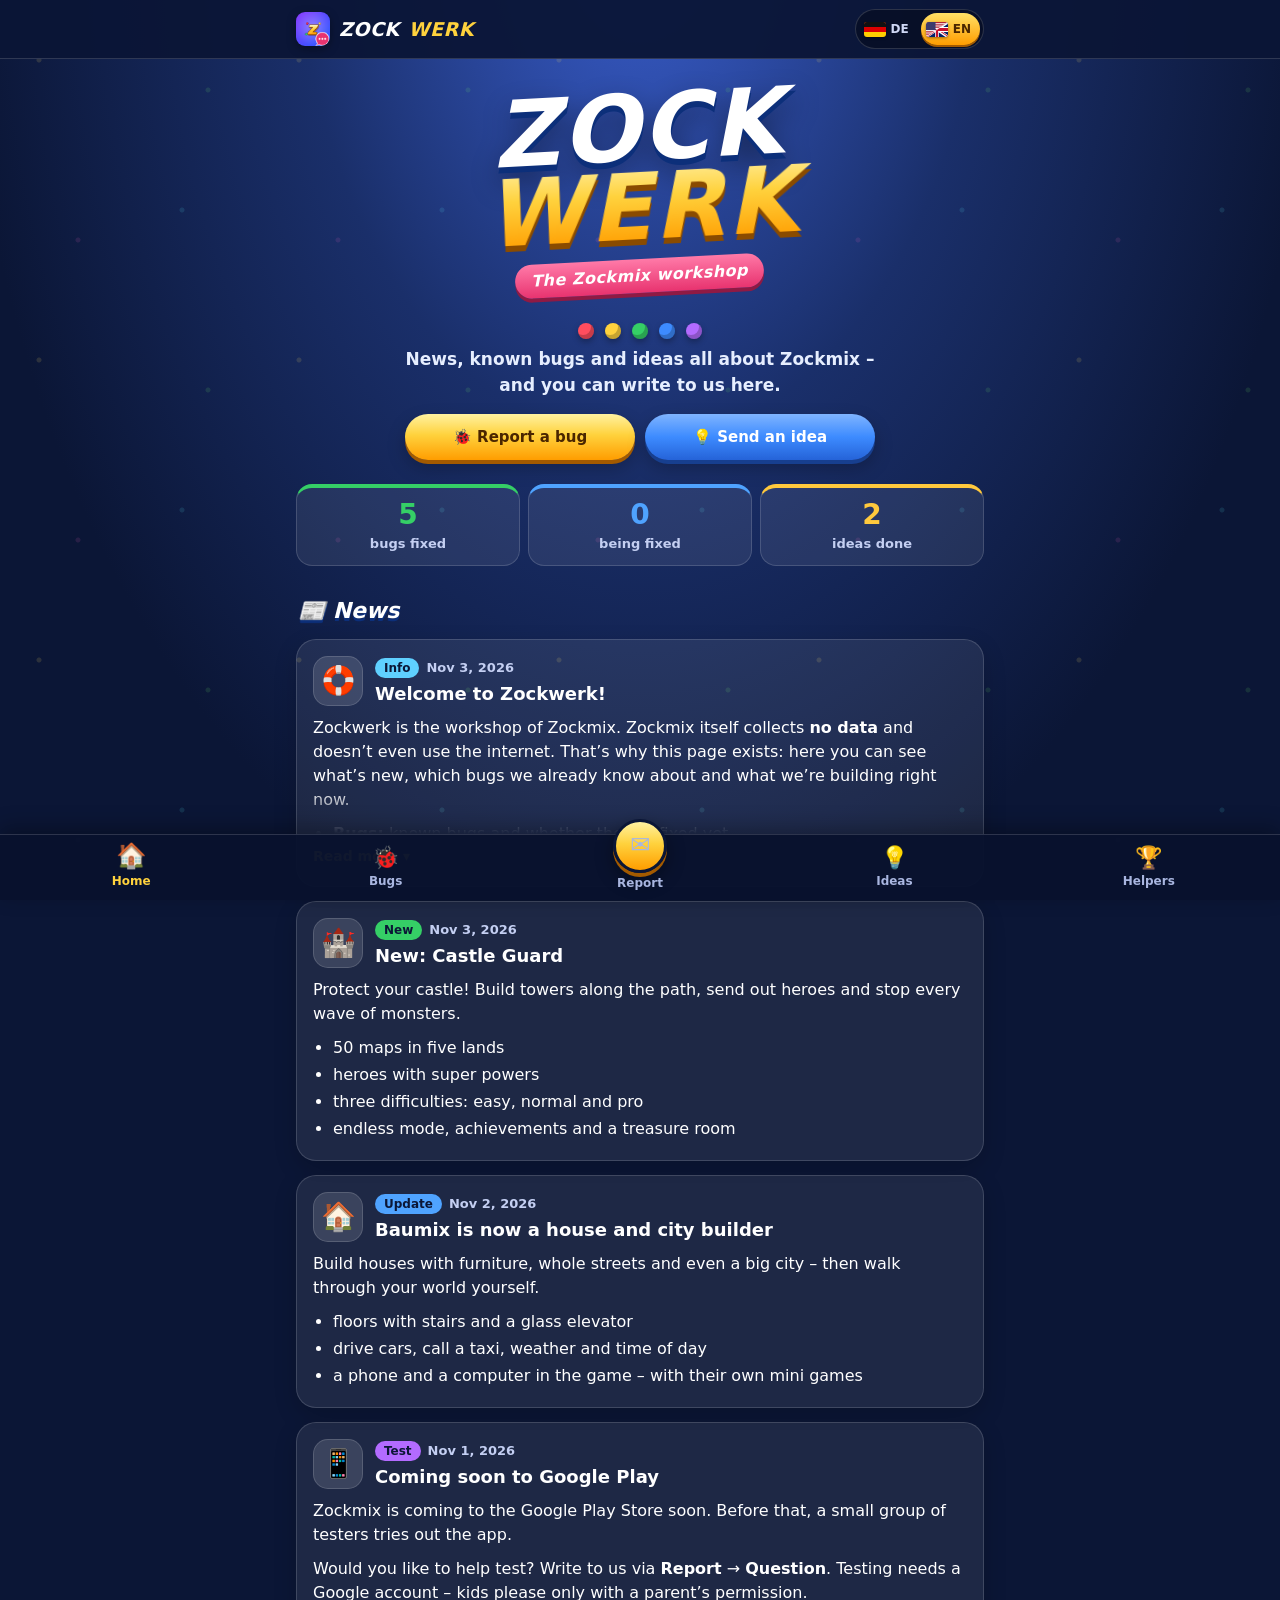
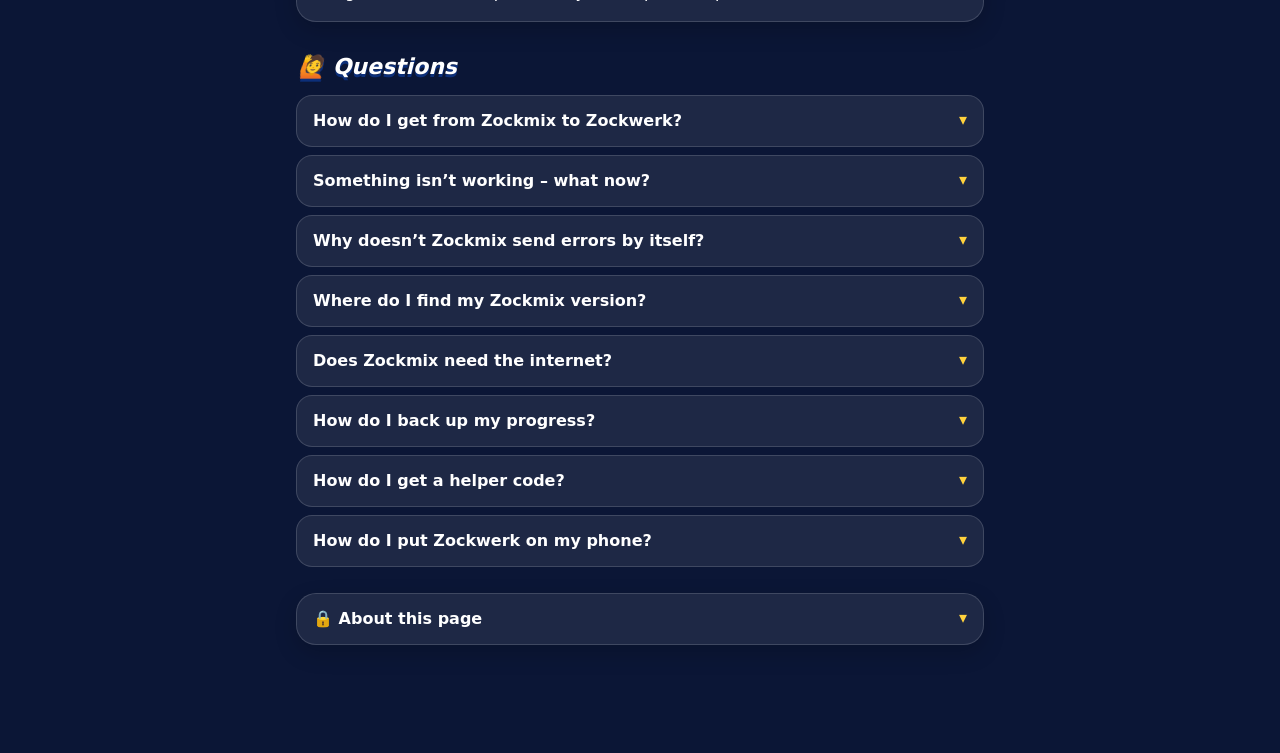
==== zockwerk/index.html @ b94fa437 "Zockwerk online: Hilfe-Seite für Zockmix, Datenschutz Abschnitt 10 Neuer Ordner zockwerk/ (Kopie aus" ====
<!doctype html>
<html lang="de">
<head>
<meta charset="utf-8">
<meta name="viewport" content="width=device-width, initial-scale=1, viewport-fit=cover">
<title>Zockwerk</title>
<meta name="description" content="Zockwerk, die Zockmix-Werkstatt: Neuigkeiten, bekannte Fehler, Ideen und Fehler melden – ohne Anmeldung, ohne Datensammlung. Zockwerk, the Zockmix workshop: news, known bugs, ideas and bug reports.">
<meta name="theme-color" content="#0b1636">
<link rel="manifest" href="manifest.webmanifest">
<link rel="icon" href="img/icon-192.png">
<link rel="apple-touch-icon" href="img/apple-touch-icon.png">
<link rel="stylesheet" href="css/app.css">
</head>
<body>
<header class="top"><div class="in">
  <a class="brand" href="#start"><img src="img/icon-192.png" alt="">ZOCK<b>WERK</b></a>
  <div class="langsw" role="group" aria-label="Sprache / Language">
    <button data-l="de" aria-pressed="true"><svg viewBox="0 0 5 3" preserveAspectRatio="none" aria-hidden="true"><rect width="5" height="3" fill="#ffce00"/><rect width="5" height="2" fill="#dd0000"/><rect width="5" height="1" fill="#111"/></svg><span class="lt">DE</span></button>
    <button data-l="en" aria-pressed="false"><svg aria-hidden="true" viewBox="0 0 60 38" preserveAspectRatio="none"><defs><clipPath id="fa"><path d="M0 0H60L0 38z"/></clipPath><clipPath id="fb"><path d="M60 0V38H0z"/></clipPath><clipPath id="fc"><path d="M30 15h30v15zv15H0zH0V0zV0h30z"/></clipPath></defs><g clip-path="url(#fa)"><rect width="60" height="38" fill="#fff"/><path d="M0 1.46h60M0 7.31h60M0 13.15h60M0 19h60M0 24.85h60M0 30.69h60M0 36.54h60" stroke="#b22234" stroke-width="2.92"/><rect width="26" height="20.5" fill="#3c3b6e"/></g><g clip-path="url(#fb)"><g transform="scale(1 1.2667)"><path d="M0 0v30h60V0z" fill="#012169"/><path d="M0 0l60 30M60 0L0 30" stroke="#fff" stroke-width="6"/><path d="M0 0l60 30M60 0L0 30" clip-path="url(#fc)" stroke="#c8102e" stroke-width="4"/><path d="M30 0v30M0 15h60" stroke="#fff" stroke-width="10"/><path d="M30 0v30M0 15h60" stroke="#c8102e" stroke-width="6"/></g></g><path d="M60 0L0 38" stroke="#fff" stroke-width="1.6"/></svg><span class="lt">EN</span></button>
  </div>
</div></header>
<main><div id="view" class="view"><noscript><p style="padding:40px 0;text-align:center">Bitte JavaScript einschalten. · Please turn on JavaScript.</p></noscript></div></main>
<nav class="tabs" id="tabs" aria-label="Bereiche / Sections"></nav>
<div id="toast" role="status" aria-live="polite"></div>
<script src="js/code.js"></script>
<script src="daten/beitraege.js"></script>
<script src="daten/fehler.js"></script>
<script src="daten/ideen.js"></script>
<script src="daten/fragen.js"></script>
<script src="daten/helfer.js"></script>
<script src="js/app.js"></script>
</body>
</html>
---- zockwerk/css/app.css ----
/* Zockmix-Hilfe – Aussehen wie Zockmix (dunkles Blau, goldene Knöpfe, schräge dicke Schrift).
   Nur eigene Dateien: keine fremden Schriften, nichts von anderen Servern. Für schwache Handys: kein backdrop-filter. */
:root { --gold: #ffd23d; --ink: #0b1636; --card: rgba(255, 255, 255, .08); --card2: rgba(255, 255, 255, .13); --line: rgba(255, 255, 255, .15);
  --txt: #fff; --sub: #c4cff2; --blue: #3d8bff; --tabh: 66px; --safeb: env(safe-area-inset-bottom, 0px); }
* { box-sizing: border-box; -webkit-tap-highlight-color: transparent; }
[hidden] { display: none !important; }
html { scroll-padding-top: 70px; }
body { margin: 0; color: var(--txt); font: 16px/1.5 system-ui, -apple-system, "Segoe UI", Roboto, Arial, sans-serif; min-height: 100vh;
  background: radial-gradient(ellipse at 50% -10%, #3a5fd0 0%, #1a2f6a 38%, #0b1636 75%) fixed, #0b1636; overflow-x: hidden; }
body::before { content: ''; position: fixed; inset: 0; pointer-events: none; opacity: .4; z-index: 0;
  background-image: radial-gradient(circle at 15% 20%, rgba(255,224,102,.35) 0 2px, transparent 3px), radial-gradient(circle at 80% 30%, rgba(124,255,107,.3) 0 2px, transparent 3px),
    radial-gradient(circle at 30% 80%, rgba(255,106,193,.3) 0 2px, transparent 3px), radial-gradient(circle at 70% 70%, rgba(95,246,255,.3) 0 2px, transparent 3px);
  background-size: 260px 300px; }
a { color: var(--gold); }
:focus-visible { outline: 3px solid var(--gold); outline-offset: 2px; }
h2 { font-size: 22px; font-weight: 900; font-style: italic; margin: 28px 2px 12px; text-shadow: 0 3px 0 #0c2f7a; }
h3 { margin: 0; font-size: 18px; line-height: 1.3; }
.tx p { margin: 0 0 10px; } .tx p:last-child, .tx ul:last-child { margin-bottom: 0; }
.tx ul { margin: 0 0 10px; padding-left: 20px; } .tx li { margin: 3px 0; }

/* Kopfleiste */
.top { position: sticky; top: 0; z-index: 20; background: rgba(11, 22, 54, .95); border-bottom: 1px solid var(--line); padding-top: env(safe-area-inset-top, 0px); }
.top .in { display: flex; align-items: center; gap: 8px; height: 58px; max-width: 720px; margin: 0 auto; padding: 0 16px; }
.brand { display: flex; align-items: center; gap: 9px; color: #fff; text-decoration: none; font-weight: 900; font-style: italic; font-size: 19px; letter-spacing: .5px; white-space: nowrap; }
.brand img { width: 34px; height: 34px; border-radius: 9px; box-shadow: 0 3px 10px rgba(0,0,0,.35); }
.brand b { color: var(--gold); }
.brand small { margin-left: 6px; padding: 2px 8px; border-radius: 99px; font-size: 12px; font-style: normal; letter-spacing: 1px; text-transform: uppercase;
  color: #4a2600; background: linear-gradient(180deg, #ffe066, #ff9d00); box-shadow: 0 2px 0 #a35a00; vertical-align: 2px; }
.langsw { margin-left: auto; display: flex; gap: 3px; padding: 3px; border-radius: 99px; background: rgba(0, 0, 0, .3); border: 1px solid var(--line); }
.langsw button { display: flex; align-items: center; gap: 5px; border: 0; cursor: pointer; padding: 5px 9px 5px 5px; border-radius: 99px; background: none; color: #cfd8f5; font: 800 12px system-ui, sans-serif; min-height: 32px; }
.langsw button svg { width: 22px; height: 15px; border-radius: 3px; box-shadow: 0 1px 3px rgba(0,0,0,.4); }
.langsw button[aria-pressed="true"] { background: linear-gradient(180deg, #ffe066, #ff9d00); color: #4a2600; box-shadow: 0 2px 0 #a35a00; }

/* Inhalt */
main { position: relative; z-index: 1; max-width: 720px; margin: 0 auto; padding: 8px 16px calc(var(--tabh) + var(--safeb) + 28px); }
.view { animation: vin .25s ease-out; }
@keyframes vin { from { opacity: 0; transform: translateY(8px); } to { opacity: 1; transform: none; } }
.vh { font-size: 28px; font-weight: 900; font-style: italic; margin: 18px 2px 4px; text-shadow: 0 3px 0 #0c2f7a; }
.sub { margin: 0 2px 16px; color: var(--sub); font-weight: 600; }
.card { position: relative; background: var(--card); border: 1px solid var(--line); border-radius: 20px; padding: 16px; margin: 0 0 14px; box-shadow: 0 8px 22px rgba(0,0,0,.18); }
.empty { text-align: center; color: var(--sub); font-weight: 700; padding: 24px 0; }
.hint { font-size: 14px; color: var(--sub); margin: 6px 2px 12px; }

/* Knöpfe */
.btn { display: inline-flex; align-items: center; justify-content: center; gap: 6px; min-height: 46px; padding: 10px 18px; border: 0; border-radius: 99px; cursor: pointer;
  font: 900 16px system-ui, sans-serif; text-decoration: none; color: #4a2600; background: linear-gradient(180deg, #fff1a0, #ffd23d 45%, #ff9d00);
  box-shadow: 0 4px 0 #a35a00, 0 8px 18px rgba(0,0,0,.25); transition: transform .08s; text-align: center; }
.btn:active { transform: translateY(3px); box-shadow: 0 1px 0 #a35a00, 0 4px 10px rgba(0,0,0,.25); }
.btn.b2 { color: #fff; background: linear-gradient(180deg, #7fb4ff, #3d8bff 50%, #2563d8); box-shadow: 0 4px 0 #173f8f, 0 8px 18px rgba(0,0,0,.25); }
.btn.b2:active { box-shadow: 0 1px 0 #173f8f; }
.btn.ghost { color: #fff; background: rgba(255,255,255,.1); border: 1px solid var(--line); box-shadow: 0 3px 0 rgba(0,0,0,.25); }
.btn.sm { min-height: 38px; padding: 7px 14px; font-size: 14px; }
.btn.big { min-height: 54px; font-size: 18px; padding: 12px 24px; }
.link { border: 0; background: none; color: var(--gold); font: 800 14px system-ui, sans-serif; text-decoration: underline; cursor: pointer; padding: 8px 2px; min-height: 40px; }

/* Start */
.hero { text-align: center; padding: 22px 0 6px; }
.logo { font-size: clamp(54px, 17vw, 92px); line-height: .86; font-weight: 900; font-style: italic; letter-spacing: 2px;
  text-shadow: 0 6px 0 #0c2f7a, 0 14px 30px rgba(0,0,0,.45); transform: rotate(-3deg); }
.logo span { display: block; padding-top: .16em; margin-top: -.16em; background: linear-gradient(180deg, #fff3b0 0%, #ffd23d 45%, #ff9d00 100%);
  -webkit-background-clip: text; background-clip: text; -webkit-text-fill-color: transparent; filter: drop-shadow(0 6px 0 #8a4b00); text-shadow: none; }
.hl { display: inline-block; margin-top: 12px; padding: 5px 16px; border-radius: 99px; font-weight: 900; font-style: italic; letter-spacing: .5px; font-size: 16px;
  color: #fff; background: linear-gradient(180deg, #ff7aa8, #e8336f); box-shadow: 0 4px 0 #8f1a44; transform: rotate(-3deg); }
.balls { display: flex; justify-content: center; gap: 11px; height: 40px; align-items: flex-end; margin: 6px 0 2px; }
.balls i { width: 16px; height: 16px; border-radius: 50%; box-shadow: inset -3px -4px 0 rgba(0,0,0,.22), 0 3px 6px rgba(0,0,0,.3); animation: hop 1s ease-in-out infinite; }
.balls i:nth-child(1) { background: #ff4d5e; } .balls i:nth-child(2) { background: #ffd23d; animation-delay: .12s; } .balls i:nth-child(3) { background: #35cf66; animation-delay: .24s; }
.balls i:nth-child(4) { background: #3d8bff; animation-delay: .36s; } .balls i:nth-child(5) { background: #b36bff; animation-delay: .48s; }
@keyframes hop { 0%, 100% { transform: translateY(0) scale(1.1, .9); } 45% { transform: translateY(-20px) scale(.95, 1.05); } }
.lead { max-width: 480px; margin: 8px auto 16px; font-size: 17px; font-weight: 700; color: #e6eeff; }
.qbtns { display: flex; flex-wrap: wrap; justify-content: center; gap: 10px; }
.qbtns .btn { flex: 1 1 140px; max-width: 230px; padding: 10px 12px; font-size: 15px; white-space: nowrap; }
#instBtn { margin-top: 14px; }
.stats { display: grid; grid-template-columns: repeat(3, 1fr); gap: 8px; margin: 18px 0 0; }
.stat { display: block; text-decoration: none; color: #fff; text-align: center; padding: 12px 4px 10px; border-radius: 16px; background: var(--card); border: 1px solid var(--line); border-top: 4px solid var(--c); }
.stat b { display: block; font-size: 28px; font-weight: 900; line-height: 1.1; color: var(--c); }
.stat span { font-size: 13px; font-weight: 700; color: var(--sub); }
.post .ph { display: flex; gap: 12px; align-items: flex-start; margin-bottom: 10px; }
.pem { flex: none; display: grid; place-items: center; width: 50px; height: 50px; border-radius: 15px; font-size: 28px; background: var(--card2); border: 1px solid var(--line); }
.meta { font-size: 13px; color: var(--sub); font-weight: 700; margin: 2px 0 4px; }
.tag { display: inline-block; margin-right: 7px; padding: 1px 9px; border-radius: 99px; font-size: 12px; font-weight: 900; color: #0b1636; background: var(--c); }
.new { display: inline-block; margin-left: 6px; padding: 1px 7px; border-radius: 6px; font-size: 11px; font-weight: 900; color: #fff; background: #e8336f; letter-spacing: .5px; vertical-align: 1px; }
.tx.clamp { max-height: 7.4em; overflow: hidden; -webkit-mask-image: linear-gradient(#000 60%, transparent); mask-image: linear-gradient(#000 60%, transparent); }
.more { border: 0; background: none; color: var(--gold); font: 900 14px system-ui, sans-serif; padding: 8px 0 0; cursor: pointer; min-height: 36px; }
.faq details { background: var(--card); border: 1px solid var(--line); border-radius: 16px; margin: 0 0 8px; }
.faq summary, .about summary { cursor: pointer; padding: 13px 16px; font-weight: 800; list-style: none; position: relative; padding-right: 40px; }
.faq summary::-webkit-details-marker, .about summary::-webkit-details-marker, .opt summary::-webkit-details-marker, .prev summary::-webkit-details-marker, .hist summary::-webkit-details-marker { display: none; }
.faq summary::after, .about summary::after { content: '▾'; position: absolute; right: 16px; top: 12px; color: var(--gold); transition: transform .2s; }
.faq details[open] summary::after, .about[open] summary::after { transform: rotate(180deg); }
.faq .tx { padding: 0 16px 14px; color: #e6eeff; }
.about { padding: 0; margin-top: 26px; }
.about .tx { padding: 0 16px 16px; color: #e6eeff; font-size: 15px; }
.links { display: flex; flex-wrap: wrap; gap: 6px 16px; font-weight: 800; }

/* Fehler und Ideen */
.tools { display: flex; gap: 8px; margin-bottom: 10px; }
.tools input { flex: 1 1 auto; min-width: 0; }
.tools select { flex: 0 1 44%; min-width: 0; }
input, select, textarea { font: 600 16px system-ui, sans-serif; color: #fff; background: rgba(5, 12, 34, .55); border: 1.5px solid var(--line); border-radius: 14px; padding: 11px 13px; min-height: 46px; width: 100%; }
select { appearance: none; -webkit-appearance: none; padding-right: 32px; background-image: linear-gradient(45deg, transparent 50%, #ffd23d 50%), linear-gradient(135deg, #ffd23d 50%, transparent 50%);
  background-position: calc(100% - 18px) 50%, calc(100% - 12px) 50%; background-size: 6px 6px; background-repeat: no-repeat; }
select option { color: #000; background: #fff; }
input:focus, select:focus, textarea:focus { outline: none; border-color: var(--gold); box-shadow: 0 0 0 3px rgba(255, 210, 61, .25); }
::placeholder { color: #8e9cc8; opacity: 1; }
textarea { resize: vertical; line-height: 1.45; }
.chips { display: flex; gap: 7px; overflow-x: auto; padding: 2px 2px 12px; margin: 0 -16px 2px; padding-left: 16px; padding-right: 16px; scrollbar-width: none; }
.chips::-webkit-scrollbar { display: none; }
.chips button { flex: none; border: 1.5px solid var(--line); background: var(--card); color: #e6eeff; border-radius: 99px; padding: 7px 14px; font: 800 14px system-ui, sans-serif; cursor: pointer; min-height: 40px; }
.chips button small { opacity: .7; font-weight: 900; margin-left: 2px; }
.chips button[aria-pressed="true"] { color: #4a2600; background: linear-gradient(180deg, #ffe066, #ff9d00); border-color: transparent; box-shadow: 0 3px 0 #a35a00; }
.item { border-left: 6px solid var(--c); }
.item.hit { animation: hit 1.6s ease-out; }
@keyframes hit { 0%, 30% { box-shadow: 0 0 0 4px var(--gold), 0 8px 22px rgba(0,0,0,.18); } 100% { box-shadow: 0 8px 22px rgba(0,0,0,.18); } }
.ih { display: flex; align-items: center; gap: 8px; margin-bottom: 8px; }
.pill { padding: 3px 11px; border-radius: 99px; font-size: 13px; font-weight: 900; color: #0b1636; background: var(--c); white-space: nowrap; }
.iid { margin-left: auto; font: 800 13px ui-monospace, Menlo, Consolas, monospace; color: var(--sub); text-decoration: none; padding: 4px 0; }
.item h3 { margin-bottom: 2px; }
.item .tx { margin-top: 6px; color: #e6eeff; }
.tip, .fix { margin-top: 10px; padding: 9px 12px; border-radius: 12px; font-size: 15px; background: rgba(255, 210, 61, .12); border: 1px solid rgba(255, 210, 61, .3); }
.tip.dev { background: rgba(61, 139, 255, .14); border-color: rgba(61, 139, 255, .35); }
.fix { background: rgba(53, 207, 102, .13); border-color: rgba(53, 207, 102, .35); font-weight: 700; }
.ifoot { display: flex; flex-wrap: wrap; align-items: center; gap: 8px 12px; margin-top: 12px; font-size: 14px; font-weight: 700; color: var(--sub); }
.ifoot .btn { margin-left: auto; }
.cta { text-align: center; margin-top: 18px; }
.cta p { margin: 0 0 10px; font-weight: 800; }

/* Melden */
.safe { font-size: 15px; background: rgba(53, 207, 102, .12); border-color: rgba(53, 207, 102, .35); }
.form fieldset { border: 0; padding: 0; margin: 0 0 14px; }
.form legend { font-weight: 900; margin-bottom: 8px; padding: 0 2px; }
.kinds { display: grid; grid-template-columns: repeat(4, 1fr); gap: 8px; }
.kinds legend { grid-column: 1 / -1; }
.kind { display: flex; flex-direction: column; align-items: center; gap: 2px; padding: 10px 2px 8px; border-radius: 16px; background: var(--card); border: 2px solid var(--line); cursor: pointer; font-weight: 800; font-size: 14px; text-align: center; }
.kind i { font-style: normal; font-size: 26px; line-height: 1.2; }
.kind, .seg label { position: relative; }
.kind input, .seg input { position: absolute; left: 0; top: 0; width: 1px; height: 1px; min-height: 0; margin: 0; padding: 0; border: 0; opacity: 0; pointer-events: none; }
.kind.on { border-color: var(--gold); background: rgba(255, 210, 61, .16); box-shadow: 0 0 0 3px rgba(255, 210, 61, .2); }
.kind:has(input:focus-visible), .seg label:has(input:focus-visible) { outline: 3px solid var(--gold); outline-offset: 2px; }
.fl { display: block; font-weight: 800; margin: 0 0 14px; }
.fl input, .fl select, .fl textarea { margin-top: 6px; }
.fl small, .opt small { font-weight: 600; color: var(--sub); }
.fl em { color: #ff7aa8; font-style: normal; }
.row2 { display: grid; grid-template-columns: 1.4fr 1fr; gap: 10px; }
.row2 .fl { margin-bottom: 0; min-width: 0; }
.seg { display: flex; gap: 6px; flex-wrap: wrap; }
.seg legend { width: 100%; }
.seg label { flex: 1 1 0; position: relative; text-align: center; padding: 10px 6px; border-radius: 14px; background: var(--card); border: 2px solid var(--line); font-weight: 800; font-size: 14px; cursor: pointer; min-height: 44px; }
.seg label.on { border-color: var(--gold); background: rgba(255, 210, 61, .16); }
.opt, .prev { background: var(--card); border: 1px solid var(--line); border-radius: 16px; padding: 0 14px; margin: 0 0 14px; }
.opt summary, .prev summary { cursor: pointer; font-weight: 800; padding: 12px 0; list-style: none; }
.opt[open], .prev[open] { padding-bottom: 14px; }
.opt .hint { margin-top: 0; }
.check { display: flex; gap: 10px; align-items: flex-start; font-size: 15px; font-weight: 700; margin: 0 0 16px; cursor: pointer; }
.check input { width: 24px; height: 24px; min-height: 0; flex: none; margin: 0; accent-color: #ffb800; }
.refchip { display: flex; align-items: center; gap: 6px; flex-wrap: wrap; padding: 9px 12px; margin: 0 0 14px; border-radius: 14px; font-size: 14px; background: rgba(61, 139, 255, .16); border: 1px solid rgba(61, 139, 255, .4); }
.refchip button { margin-left: auto; border: 0; background: rgba(255,255,255,.15); color: #fff; border-radius: 99px; width: 32px; height: 32px; cursor: pointer; font-weight: 900; }
.err { padding: 10px 14px; border-radius: 12px; margin: 0 0 14px; font-weight: 800; background: rgba(255, 93, 108, .16); border: 1px solid rgba(255, 93, 108, .5); }
.err.shake { animation: shake .4s; }
@keyframes shake { 20%, 60% { transform: translateX(-6px); } 40%, 80% { transform: translateX(6px); } }
.acts { display: flex; flex-wrap: wrap; gap: 10px; margin: 4px 0 14px; }
.acts .btn { flex: 1 1 180px; }
.prev pre { margin: 0; white-space: pre-wrap; word-break: break-word; font: 500 13px/1.5 ui-monospace, Menlo, Consolas, monospace; color: #dbe4ff; max-height: 320px; overflow: auto; }
.thanks { text-align: center; padding: 26px 18px; margin-top: 18px; }
.thanks h2 { margin-top: 4px; text-align: center; }
.big { font-size: 56px; line-height: 1.1; }
.thanks .acts { justify-content: center; }

/* Helfer */
.codebox h3 { margin-bottom: 6px; }
.codebox p { margin: 0 0 12px; color: #e6eeff; }
.cf { display: flex; gap: 8px; }
.cf input { flex: 1; min-width: 0; font: 800 18px ui-monospace, Menlo, Consolas, monospace; letter-spacing: 1.5px; text-transform: uppercase; }
.cf .btn { flex: none; }
.codebox .err { margin: 10px 0 0; }
.hcard { position: relative; text-align: center; padding: 22px 18px 14px; border-radius: 24px; margin: 0 0 14px; overflow: hidden;
  background: linear-gradient(160deg, color-mix(in srgb, var(--c) 45%, #14245a), #14245a 70%); border: 2px solid var(--c); box-shadow: 0 10px 28px rgba(0,0,0,.3); }
.hav { width: 84px; height: 84px; margin: 0 auto 6px; display: grid; place-items: center; font-size: 46px; border-radius: 50%; background: rgba(255,255,255,.14); border: 3px solid var(--c); box-shadow: 0 6px 16px rgba(0,0,0,.3); }
.hn { font-size: 24px; font-weight: 900; font-style: italic; }
.hr { font-weight: 800; color: #fff; margin-bottom: 10px; }
.bar { height: 14px; border-radius: 99px; background: rgba(0,0,0,.35); overflow: hidden; }
.bar i { display: block; height: 100%; border-radius: 99px; background: linear-gradient(90deg, var(--c), #fff3b0); }
.bn { font-size: 13px; font-weight: 700; color: var(--sub); margin: 6px 0 10px; }
.hb { display: flex; flex-wrap: wrap; justify-content: center; gap: 6px; margin-bottom: 10px; }
.hb span { padding: 4px 10px; border-radius: 99px; font-size: 13px; font-weight: 800; background: rgba(255,255,255,.14); }
.hist { text-align: left; background: rgba(0,0,0,.2); border-radius: 14px; padding: 0 12px; margin-bottom: 8px; }
.hist summary { cursor: pointer; font-weight: 800; padding: 10px 0; list-style: none; }
.hist ul { list-style: none; margin: 0; padding: 0 0 10px; }
.hist li { display: flex; gap: 8px; align-items: flex-start; padding: 6px 0; border-top: 1px solid var(--line); font-size: 14px; }
.hist li i { font-style: normal; } .hist li span { flex: 1; } .hist li small { display: block; color: var(--sub); }
.hist li b { color: var(--gold); }
.hpub { font-size: 13px; color: var(--sub); font-weight: 700; margin: 8px 0 0; }
.ranks { list-style: none; margin: 0; padding: 0; display: grid; grid-template-columns: repeat(3, 1fr); gap: 8px; }
.ranks li { text-align: center; padding: 10px 4px; border-radius: 16px; background: var(--card); border: 1px solid var(--line); border-bottom: 4px solid var(--c); }
.ranks li.me { border: 2px solid var(--c); background: color-mix(in srgb, var(--c) 22%, transparent); }
.ranks i { display: block; font-style: normal; font-size: 26px; }
.ranks b { display: block; font-size: 15px; } .ranks span { font-size: 12px; color: var(--sub); font-weight: 700; }
.pts { list-style: none; padding: 6px 14px; }
.pts li { display: flex; gap: 10px; align-items: center; padding: 8px 0; border-top: 1px solid var(--line); font-weight: 700; font-size: 15px; }
.pts li:first-child { border-top: 0; }
.pts li i { font-style: normal; font-size: 20px; } .pts li span { flex: 1; } .pts li b { color: var(--gold); font-size: 17px; }
.badges { display: grid; grid-template-columns: repeat(auto-fill, minmax(140px, 1fr)); gap: 8px; }
.bdg { padding: 10px; border-radius: 16px; background: var(--card); border: 1px solid var(--line); text-align: center; opacity: .55; filter: grayscale(.8); }
.bdg.got { opacity: 1; filter: none; border-color: var(--gold); background: rgba(255, 210, 61, .12); }
.bdg i { display: block; font-style: normal; font-size: 30px; } .bdg b { display: block; font-size: 15px; } .bdg span { font-size: 12px; color: var(--sub); font-weight: 600; }
.empty2 { text-align: center; } .empty2 p { color: #e6eeff; font-weight: 700; }
.podium { display: flex; justify-content: center; align-items: flex-end; gap: 8px; margin: 10px 0 14px; }
.pd { flex: 1 1 0; max-width: 150px; text-align: center; min-width: 0; }
.pd i { display: block; font-style: normal; font-size: 36px; } .pd b { display: block; overflow: hidden; text-overflow: ellipsis; white-space: nowrap; }
.pd span { font-size: 13px; color: var(--sub); font-weight: 800; }
.pd div { margin-top: 6px; border-radius: 14px 14px 4px 4px; font-size: 28px; font-weight: 900; font-style: italic; color: #4a2600; display: grid; place-items: center; }
.pd.p1 div { height: 90px; background: linear-gradient(180deg, #fff1a0, #ffd23d 45%, #ff9d00); }
.pd.p2 div { height: 64px; background: linear-gradient(180deg, #fff, #c8d2ea); }
.pd.p3 div { height: 48px; background: linear-gradient(180deg, #ffcf9a, #d98c4a); }
.fame { list-style: none; padding: 4px 14px; }
.fame li { display: flex; align-items: center; gap: 10px; padding: 9px 0; border-top: 1px solid var(--line); }
.fame li:first-child { border-top: 0; }
.fame li.me { background: rgba(255, 210, 61, .1); margin: 0 -14px; padding-left: 14px; padding-right: 14px; }
.fame em { width: 24px; font-style: normal; font-weight: 900; color: var(--sub); } .fame i { font-style: normal; font-size: 24px; }
.fame span { flex: 1; min-width: 0; } .fame span b, .fame span small { display: block; } .fame span small { color: var(--sub); font-weight: 700; }
.fame strong { color: var(--gold); }

/* untere Leiste */
.tabs { position: fixed; left: 0; right: 0; bottom: 0; z-index: 30; display: grid; grid-template-columns: repeat(5, 1fr); align-items: end;
  height: calc(var(--tabh) + var(--safeb)); padding: 0 4px var(--safeb); background: rgba(9, 18, 46, .97); border-top: 1px solid var(--line); box-shadow: 0 -6px 20px rgba(0,0,0,.3); }
.tabs a { position: relative; display: flex; flex-direction: column; align-items: center; justify-content: center; gap: 1px; height: var(--tabh); color: #a9b6e0; text-decoration: none; font-size: 12px; font-weight: 800; min-width: 0; }
.tabs a i { font-style: normal; font-size: 22px; line-height: 1.1; transition: transform .15s; }
.tabs a span { max-width: 100%; overflow: hidden; text-overflow: ellipsis; white-space: nowrap; }
.tabs a[aria-current="page"] { color: var(--gold); }
.tabs a[aria-current="page"] i { transform: translateY(-2px) scale(1.12); }
.tabs a.mid i { display: grid; place-items: center; width: 54px; height: 54px; margin-top: -26px; border-radius: 50%; font-size: 24px;
  background: linear-gradient(180deg, #fff1a0, #ffd23d 45%, #ff9d00); box-shadow: 0 4px 0 #a35a00, 0 8px 18px rgba(0,0,0,.4); border: 3px solid #0b1636; }
.tabs a.mid[aria-current="page"] i { transform: none; box-shadow: 0 0 0 3px rgba(255,210,61,.35), 0 4px 0 #a35a00; }
.dot { position: absolute; top: 9px; left: calc(50% + 10px); width: 10px; height: 10px; border-radius: 50%; background: #ff4d6d; border: 2px solid #0b1636; }

#toast { position: fixed; left: 50%; bottom: calc(var(--tabh) + var(--safeb) + 16px); z-index: 40; transform: translate(-50%, 20px); opacity: 0; pointer-events: none;
  max-width: calc(100% - 32px); padding: 11px 18px; border-radius: 99px; font-weight: 800; background: #fff; color: #0b1636; box-shadow: 0 8px 24px rgba(0,0,0,.4); transition: opacity .2s, transform .2s; text-align: center; }
#toast.on { opacity: 1; transform: translate(-50%, 0); }

@media (max-width: 360px) {
  .top .in { padding: 0 10px; gap: 6px; } .brand { font-size: 17px; gap: 7px; } .brand img { width: 30px; height: 30px; }
  .brand small { margin-left: 3px; padding: 2px 6px; font-size: 11px; } .langsw button { padding: 5px 7px; } .langsw .lt { display: none; }
  main { padding-left: 12px; padding-right: 12px; } .chips { margin: 0 -12px 2px; padding-left: 12px; padding-right: 12px; }
  .kind { font-size: 13px; } .kind i { font-size: 23px; } .stat b { font-size: 24px; } .stat span { font-size: 12px; }
  .tools { flex-wrap: wrap; } .tools select { flex-basis: 100%; } .row2 { grid-template-columns: 1fr; } .row2 .fl { margin-bottom: 10px; }
}
@media (prefers-reduced-motion: reduce) { .balls i, .view, .item.hit, .err.shake { animation: none; } .tabs a i { transition: none; } }
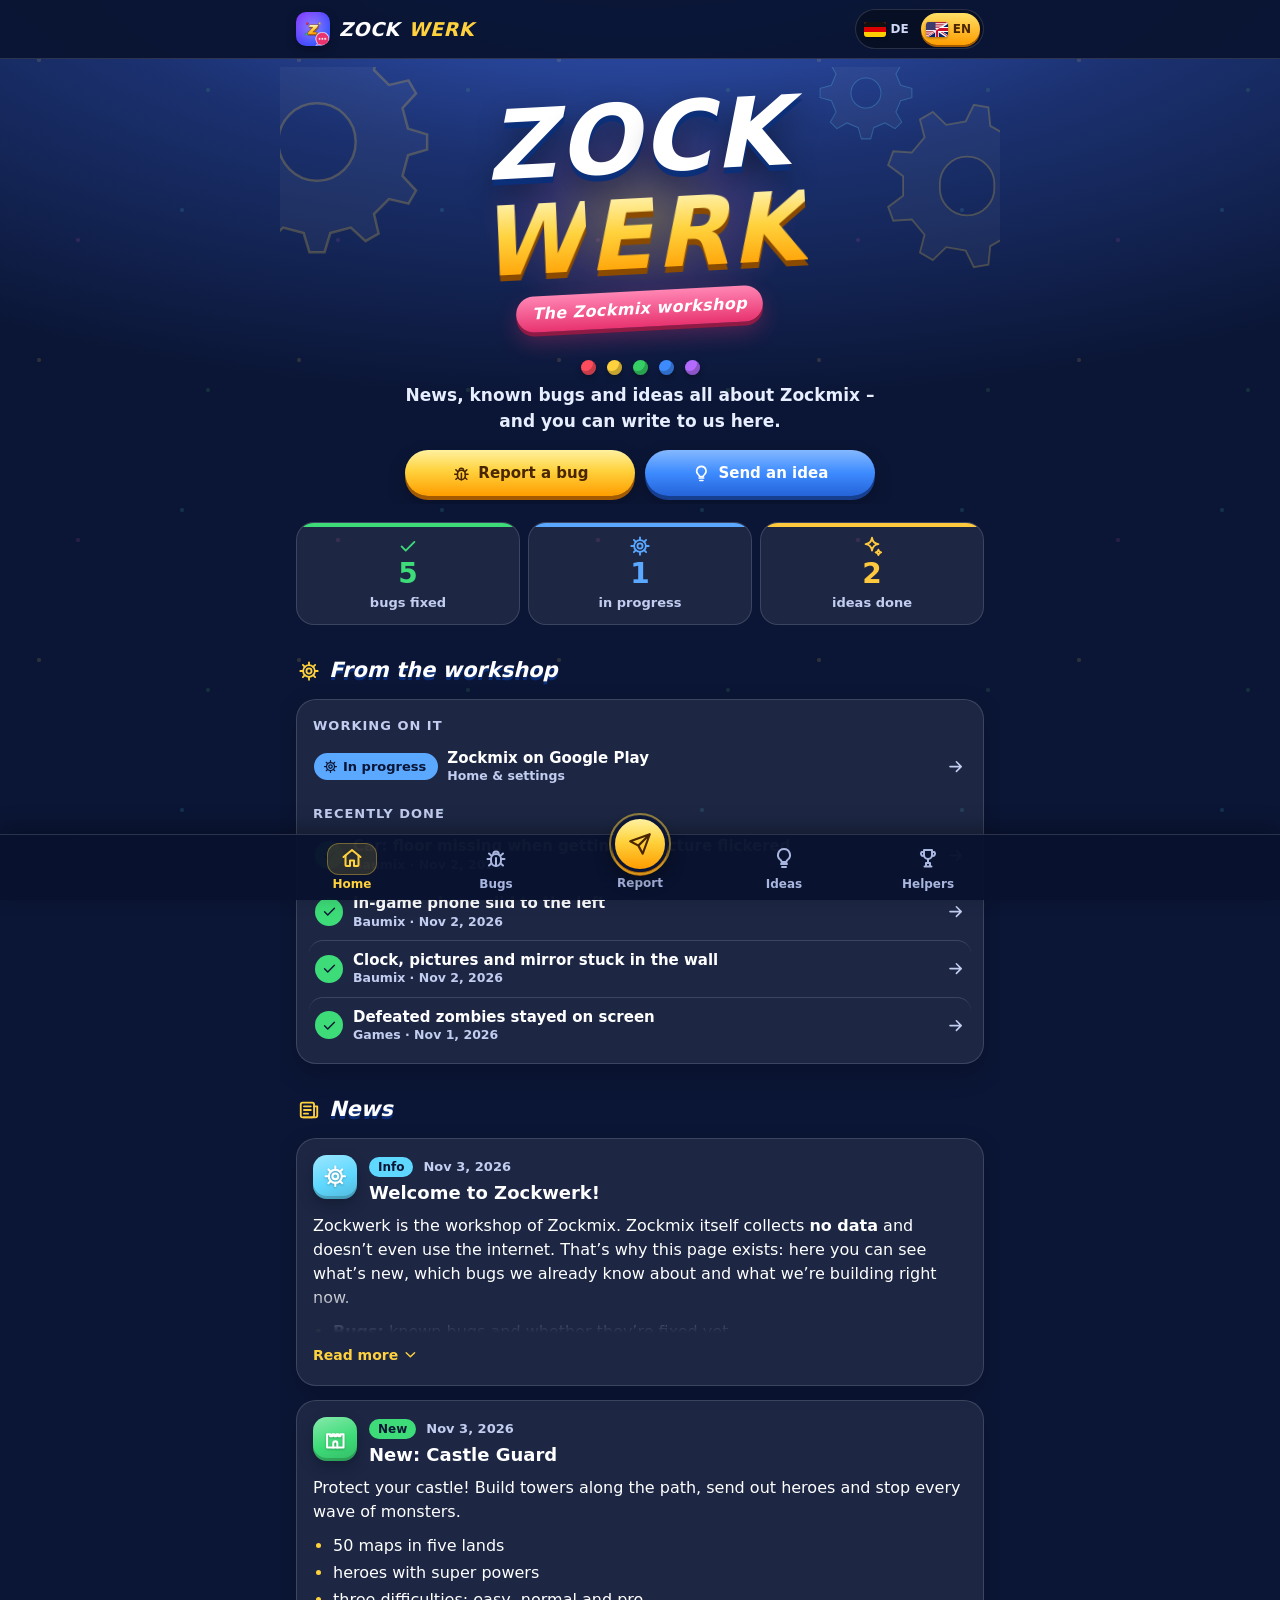
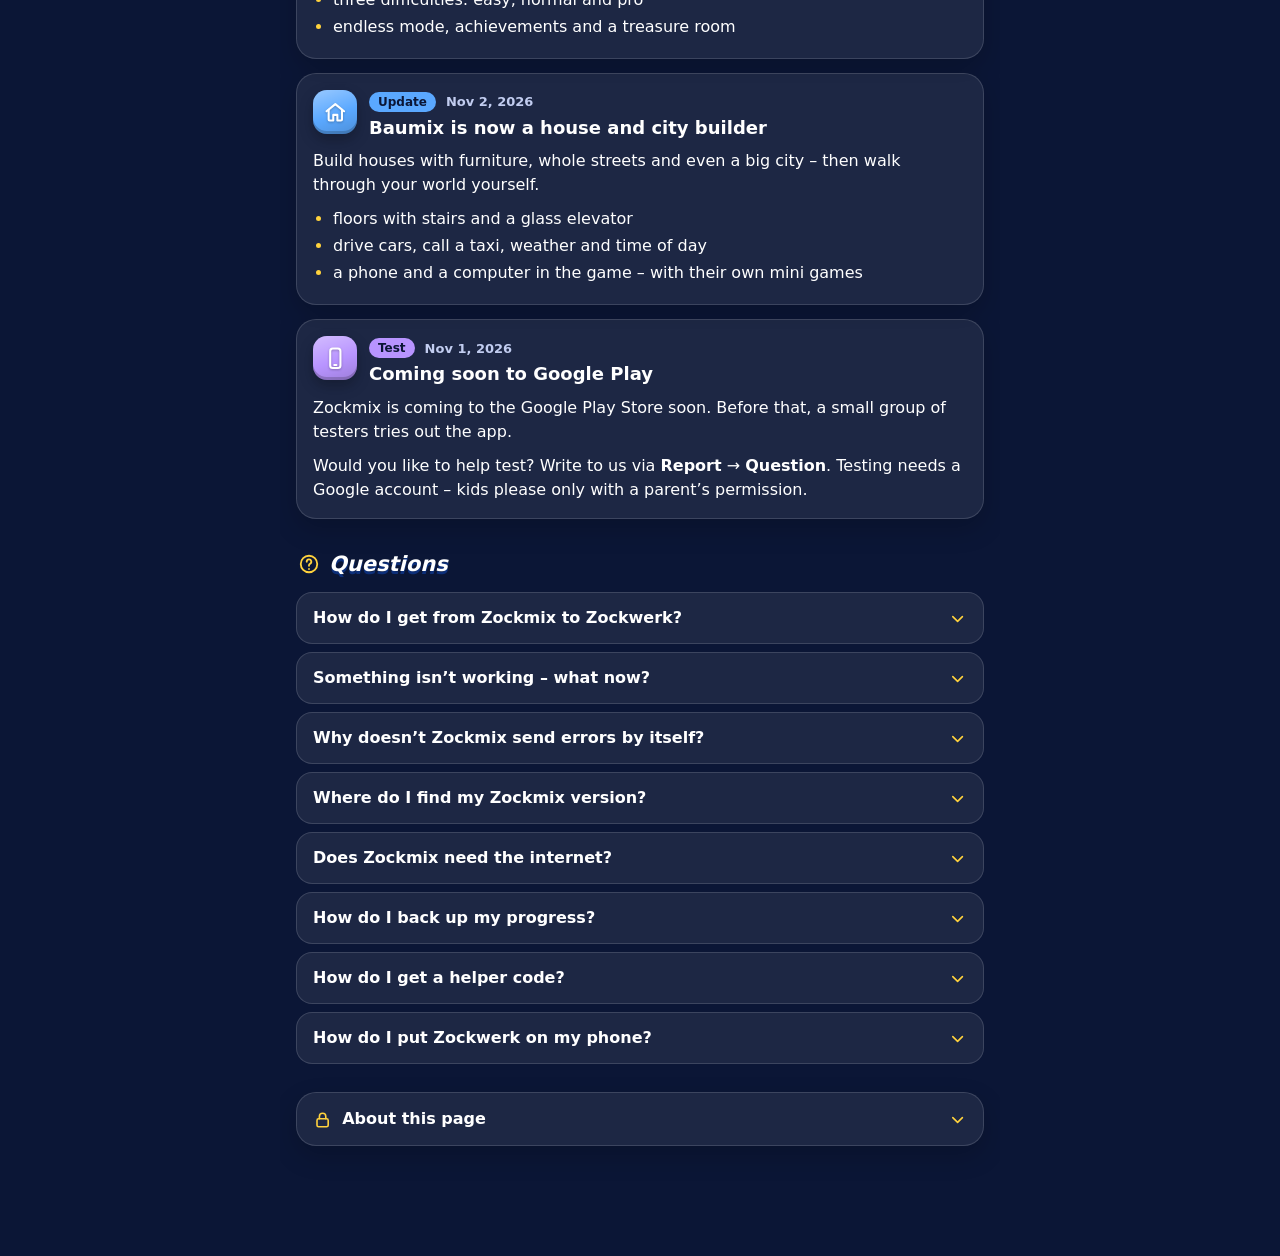
==== commit f313beea: "Zockwerk schöner: eigene Bildchen statt Emojis, mehr Animationen Co-Authored-By: Claude Opus 5.5 <no" ====
--- a/zockwerk/index.html
+++ b/zockwerk/index.html
@@ -22,6 +22,7 @@
 <main><div id="view" class="view"><noscript><p style="padding:40px 0;text-align:center">Bitte JavaScript einschalten. · Please turn on JavaScript.</p></noscript></div></main>
 <nav class="tabs" id="tabs" aria-label="Bereiche / Sections"></nav>
 <div id="toast" role="status" aria-live="polite"></div>
+<script src="js/icons.js"></script>
 <script src="js/code.js"></script>
 <script src="daten/beitraege.js"></script>
 <script src="daten/fehler.js"></script>
--- a/zockwerk/css/app.css
+++ b/zockwerk/css/app.css
@@ -1,140 +1,251 @@
-/* Zockmix-Hilfe – Aussehen wie Zockmix (dunkles Blau, goldene Knöpfe, schräge dicke Schrift).
-   Nur eigene Dateien: keine fremden Schriften, nichts von anderen Servern. Für schwache Handys: kein backdrop-filter. */
-:root { --gold: #ffd23d; --ink: #0b1636; --card: rgba(255, 255, 255, .08); --card2: rgba(255, 255, 255, .13); --line: rgba(255, 255, 255, .15);
-  --txt: #fff; --sub: #c4cff2; --blue: #3d8bff; --tabh: 66px; --safeb: env(safe-area-inset-bottom, 0px); }
+/* Zockwerk – Aussehen wie Zockmix: dunkles Blau, goldene Knöpfe, schräge dicke Schrift, selbst gezeichnete Bildchen (js/icons.js).
+   Nur eigene Dateien: keine fremden Schriften, nichts von anderen Servern. Für schwache Handys: kein backdrop-filter, Animationen nur
+   mit transform/opacity; bei „weniger Bewegung“ ist alles still (ganz unten). */
+:root { --gold: #ffd23d; --ink: #0b1636; --card: rgba(255, 255, 255, .075); --card2: rgba(255, 255, 255, .12); --line: rgba(255, 255, 255, .14);
+  --txt: #fff; --sub: #c2cdf0; --tabh: 66px; --safeb: env(safe-area-inset-bottom, 0px); --ease: cubic-bezier(.2, .8, .25, 1); --spring: cubic-bezier(.3, 1.45, .5, 1); }
 * { box-sizing: border-box; -webkit-tap-highlight-color: transparent; }
 [hidden] { display: none !important; }
-html { scroll-padding-top: 70px; }
-body { margin: 0; color: var(--txt); font: 16px/1.5 system-ui, -apple-system, "Segoe UI", Roboto, Arial, sans-serif; min-height: 100vh;
-  background: radial-gradient(ellipse at 50% -10%, #3a5fd0 0%, #1a2f6a 38%, #0b1636 75%) fixed, #0b1636; overflow-x: hidden; }
-body::before { content: ''; position: fixed; inset: 0; pointer-events: none; opacity: .4; z-index: 0;
-  background-image: radial-gradient(circle at 15% 20%, rgba(255,224,102,.35) 0 2px, transparent 3px), radial-gradient(circle at 80% 30%, rgba(124,255,107,.3) 0 2px, transparent 3px),
-    radial-gradient(circle at 30% 80%, rgba(255,106,193,.3) 0 2px, transparent 3px), radial-gradient(circle at 70% 70%, rgba(95,246,255,.3) 0 2px, transparent 3px);
+html { scroll-padding-top: 76px; }
+body { margin: 0; color: var(--txt); font: 16px/1.5 system-ui, -apple-system, "Segoe UI", Roboto, Arial, sans-serif; min-height: 100vh; overflow-x: hidden;
+  background: radial-gradient(ellipse 120% 70% at 50% -10%, #3b62d6 0%, #1b3170 40%, #0b1636 78%) fixed, #0b1636; }
+body::before { content: ''; position: fixed; inset: 0; pointer-events: none; opacity: .38; z-index: 0;
+  background-image: radial-gradient(circle at 15% 20%, rgba(255,224,102,.35) 0 1.6px, transparent 2.6px), radial-gradient(circle at 80% 30%, rgba(124,255,107,.28) 0 1.6px, transparent 2.6px),
+    radial-gradient(circle at 30% 80%, rgba(255,106,193,.3) 0 1.6px, transparent 2.6px), radial-gradient(circle at 70% 70%, rgba(95,246,255,.3) 0 1.6px, transparent 2.6px);
   background-size: 260px 300px; }
 a { color: var(--gold); }
 :focus-visible { outline: 3px solid var(--gold); outline-offset: 2px; }
-h2 { font-size: 22px; font-weight: 900; font-style: italic; margin: 28px 2px 12px; text-shadow: 0 3px 0 #0c2f7a; }
+.ic { width: 1.2em; height: 1.2em; flex: none; vertical-align: -.22em; }
+h2 { display: flex; align-items: center; gap: 9px; font-size: 21px; font-weight: 900; font-style: italic; margin: 30px 2px 12px; text-shadow: 0 3px 0 #0c2f7a; }
+h2 .ic { color: var(--gold); width: 22px; height: 22px; }
 h3 { margin: 0; font-size: 18px; line-height: 1.3; }
 .tx p { margin: 0 0 10px; } .tx p:last-child, .tx ul:last-child { margin-bottom: 0; }
-.tx ul { margin: 0 0 10px; padding-left: 20px; } .tx li { margin: 3px 0; }
+.tx ul { margin: 0 0 10px; padding-left: 20px; } .tx li { margin: 3px 0; } .tx li::marker { color: var(--gold); }
 
 /* Kopfleiste */
-.top { position: sticky; top: 0; z-index: 20; background: rgba(11, 22, 54, .95); border-bottom: 1px solid var(--line); padding-top: env(safe-area-inset-top, 0px); }
+.top { position: sticky; top: 0; z-index: 20; background: rgba(10, 20, 50, .96); border-bottom: 1px solid var(--line); padding-top: env(safe-area-inset-top, 0px); }
 .top .in { display: flex; align-items: center; gap: 8px; height: 58px; max-width: 720px; margin: 0 auto; padding: 0 16px; }
 .brand { display: flex; align-items: center; gap: 9px; color: #fff; text-decoration: none; font-weight: 900; font-style: italic; font-size: 19px; letter-spacing: .5px; white-space: nowrap; }
-.brand img { width: 34px; height: 34px; border-radius: 9px; box-shadow: 0 3px 10px rgba(0,0,0,.35); }
+.brand img { width: 34px; height: 34px; border-radius: 10px; box-shadow: 0 3px 10px rgba(0,0,0,.35); transition: transform .3s var(--spring); }
+.brand:active img { transform: rotate(-8deg) scale(.92); }
 .brand b { color: var(--gold); }
 .brand small { margin-left: 6px; padding: 2px 8px; border-radius: 99px; font-size: 12px; font-style: normal; letter-spacing: 1px; text-transform: uppercase;
   color: #4a2600; background: linear-gradient(180deg, #ffe066, #ff9d00); box-shadow: 0 2px 0 #a35a00; vertical-align: 2px; }
 .langsw { margin-left: auto; display: flex; gap: 3px; padding: 3px; border-radius: 99px; background: rgba(0, 0, 0, .3); border: 1px solid var(--line); }
-.langsw button { display: flex; align-items: center; gap: 5px; border: 0; cursor: pointer; padding: 5px 9px 5px 5px; border-radius: 99px; background: none; color: #cfd8f5; font: 800 12px system-ui, sans-serif; min-height: 32px; }
+.langsw button { display: flex; align-items: center; gap: 5px; border: 0; cursor: pointer; padding: 5px 9px 5px 5px; border-radius: 99px; background: none; color: #cfd8f5;
+  font: 800 12px system-ui, sans-serif; min-height: 32px; transition: background .25s, color .25s; }
 .langsw button svg { width: 22px; height: 15px; border-radius: 3px; box-shadow: 0 1px 3px rgba(0,0,0,.4); }
 .langsw button[aria-pressed="true"] { background: linear-gradient(180deg, #ffe066, #ff9d00); color: #4a2600; box-shadow: 0 2px 0 #a35a00; }
 
-/* Inhalt */
-main { position: relative; z-index: 1; max-width: 720px; margin: 0 auto; padding: 8px 16px calc(var(--tabh) + var(--safeb) + 28px); }
-.view { animation: vin .25s ease-out; }
-@keyframes vin { from { opacity: 0; transform: translateY(8px); } to { opacity: 1; transform: none; } }
-.vh { font-size: 28px; font-weight: 900; font-style: italic; margin: 18px 2px 4px; text-shadow: 0 3px 0 #0c2f7a; }
-.sub { margin: 0 2px 16px; color: var(--sub); font-weight: 600; }
-.card { position: relative; background: var(--card); border: 1px solid var(--line); border-radius: 20px; padding: 16px; margin: 0 0 14px; box-shadow: 0 8px 22px rgba(0,0,0,.18); }
-.empty { text-align: center; color: var(--sub); font-weight: 700; padding: 24px 0; }
+/* Inhalt + Wechsel zwischen den Reitern */
+main { position: relative; z-index: 1; max-width: 720px; margin: 0 auto; padding: 8px 16px calc(var(--tabh) + var(--safeb) + 30px); overflow-x: hidden; overflow-x: clip; }
+.view.enter-r { animation: vinR .38s var(--ease); } .view.enter-l { animation: vinL .38s var(--ease); }
+@keyframes vinR { from { opacity: .3; transform: translateX(34px); } to { opacity: 1; transform: none; } }
+@keyframes vinL { from { opacity: .3; transform: translateX(-34px); } to { opacity: 1; transform: none; } }
+/* Einblenden beim Scrollen (js: reveal → .in, Abstand über --d) */
+.rv { opacity: 0; transform: translateY(18px); transition: opacity .55s ease var(--d, 0ms), transform .6s var(--ease) var(--d, 0ms); }
+.rv.in { opacity: 1; transform: none; }
+.vhead { display: flex; align-items: center; gap: 14px; margin: 20px 2px 16px; }
+.vh { font-size: 27px; line-height: 1.15; font-weight: 900; font-style: italic; margin: 0 0 3px; text-shadow: 0 3px 0 #0c2f7a; }
+.sub { margin: 0; color: var(--sub); font-weight: 600; font-size: 15px; }
+.card { position: relative; background: var(--card); border: 1px solid var(--line); border-radius: 20px; padding: 16px; margin: 0 0 14px; box-shadow: 0 10px 26px rgba(0,0,0,.18); }
+.empty { text-align: center; color: var(--sub); font-weight: 700; padding: 26px 0; }
+.empty .big { width: 40px; height: 40px; opacity: .6; }
+.empty p { margin: 6px 0 0; }
 .hint { font-size: 14px; color: var(--sub); margin: 6px 2px 12px; }
 
+/* Rund-Bildchen in Farbe */
+.emb { position: relative; display: inline-grid; place-items: center; flex: none; width: 44px; height: 44px; border-radius: 14px; color: #fff; background: var(--c);
+  box-shadow: inset 0 -3px 0 rgba(0,0,0,.18), 0 6px 14px rgba(0,0,0,.25); }
+.emb::before { content: ''; position: absolute; inset: 0; border-radius: inherit; background: linear-gradient(160deg, rgba(255,255,255,.38), rgba(255,255,255,0) 55%, rgba(0,0,0,.15)); }
+.emb .ic { position: relative; width: 56%; height: 56%; filter: drop-shadow(0 1px 1px rgba(0,0,0,.25)); }
+.emb.big { width: 56px; height: 56px; border-radius: 18px; } .emb.xs { width: 22px; height: 22px; border-radius: 7px; vertical-align: -6px; margin-right: 6px; box-shadow: none; }
+.av { display: inline-grid; place-items: center; flex: none; width: 36px; height: 36px; border-radius: 50%; color: #fff; font-weight: 900; font-size: 17px; background: var(--c);
+  background-image: linear-gradient(160deg, rgba(255,255,255,.35), rgba(0,0,0,.15)); box-shadow: 0 3px 8px rgba(0,0,0,.3); }
+.av.sm { width: 24px; height: 24px; font-size: 12px; border: 2px solid #18295f; }
+.av.big { width: 88px; height: 88px; font-size: 42px; border: 4px solid var(--c); background-color: rgba(255,255,255,.12); box-shadow: 0 8px 22px rgba(0,0,0,.35); }
+
 /* Knöpfe */
-.btn { display: inline-flex; align-items: center; justify-content: center; gap: 6px; min-height: 46px; padding: 10px 18px; border: 0; border-radius: 99px; cursor: pointer;
-  font: 900 16px system-ui, sans-serif; text-decoration: none; color: #4a2600; background: linear-gradient(180deg, #fff1a0, #ffd23d 45%, #ff9d00);
-  box-shadow: 0 4px 0 #a35a00, 0 8px 18px rgba(0,0,0,.25); transition: transform .08s; text-align: center; }
-.btn:active { transform: translateY(3px); box-shadow: 0 1px 0 #a35a00, 0 4px 10px rgba(0,0,0,.25); }
-.btn.b2 { color: #fff; background: linear-gradient(180deg, #7fb4ff, #3d8bff 50%, #2563d8); box-shadow: 0 4px 0 #173f8f, 0 8px 18px rgba(0,0,0,.25); }
+.btn { position: relative; overflow: hidden; display: inline-flex; align-items: center; justify-content: center; gap: 8px; min-height: 46px; padding: 10px 18px; border: 0; border-radius: 99px;
+  cursor: pointer; font: 900 16px system-ui, sans-serif; text-decoration: none; color: #4a2600; background: linear-gradient(180deg, #fff1a0, #ffd23d 45%, #ff9d00);
+  box-shadow: 0 4px 0 #a35a00, 0 8px 18px rgba(0,0,0,.25); transition: transform .12s, box-shadow .12s; text-align: center; isolation: isolate; }
+.btn .ic { width: 1.25em; height: 1.25em; }
+.btn:active { transform: translateY(3px) scale(.98); box-shadow: 0 1px 0 #a35a00, 0 4px 10px rgba(0,0,0,.25); }
+.btn.b2 { color: #fff; background: linear-gradient(180deg, #84b8ff, #3d8bff 50%, #2563d8); box-shadow: 0 4px 0 #173f8f, 0 8px 18px rgba(0,0,0,.25); }
 .btn.b2:active { box-shadow: 0 1px 0 #173f8f; }
 .btn.ghost { color: #fff; background: rgba(255,255,255,.1); border: 1px solid var(--line); box-shadow: 0 3px 0 rgba(0,0,0,.25); }
-.btn.sm { min-height: 38px; padding: 7px 14px; font-size: 14px; }
+.btn.sm { min-height: 38px; padding: 7px 14px; font-size: 14px; gap: 6px; }
 .btn.big { min-height: 54px; font-size: 18px; padding: 12px 24px; }
-.link { border: 0; background: none; color: var(--gold); font: 800 14px system-ui, sans-serif; text-decoration: underline; cursor: pointer; padding: 8px 2px; min-height: 40px; }
-
-/* Start */
-.hero { text-align: center; padding: 22px 0 6px; }
-.logo { font-size: clamp(54px, 17vw, 92px); line-height: .86; font-weight: 900; font-style: italic; letter-spacing: 2px;
-  text-shadow: 0 6px 0 #0c2f7a, 0 14px 30px rgba(0,0,0,.45); transform: rotate(-3deg); }
-.logo span { display: block; padding-top: .16em; margin-top: -.16em; background: linear-gradient(180deg, #fff3b0 0%, #ffd23d 45%, #ff9d00 100%);
-  -webkit-background-clip: text; background-clip: text; -webkit-text-fill-color: transparent; filter: drop-shadow(0 6px 0 #8a4b00); text-shadow: none; }
-.hl { display: inline-block; margin-top: 12px; padding: 5px 16px; border-radius: 99px; font-weight: 900; font-style: italic; letter-spacing: .5px; font-size: 16px;
-  color: #fff; background: linear-gradient(180deg, #ff7aa8, #e8336f); box-shadow: 0 4px 0 #8f1a44; transform: rotate(-3deg); }
-.balls { display: flex; justify-content: center; gap: 11px; height: 40px; align-items: flex-end; margin: 6px 0 2px; }
-.balls i { width: 16px; height: 16px; border-radius: 50%; box-shadow: inset -3px -4px 0 rgba(0,0,0,.22), 0 3px 6px rgba(0,0,0,.3); animation: hop 1s ease-in-out infinite; }
+@media (hover: hover) {
+  .btn::after { content: ''; position: absolute; top: 0; bottom: 0; left: -60%; width: 40%; z-index: -1; background: linear-gradient(100deg, transparent, rgba(255,255,255,.45), transparent);
+    transform: skewX(-18deg) translateX(0); transition: transform .6s var(--ease); }
+  .btn:hover::after { transform: skewX(-18deg) translateX(420%); }
+}
+.rip { position: absolute; border-radius: 50%; pointer-events: none; background: rgba(255,255,255,.38); transform: scale(0); animation: rip .6s ease-out forwards; z-index: 0; }
+@keyframes rip { to { transform: scale(1); opacity: 0; } }
+.link { display: inline-flex; align-items: center; gap: 6px; border: 0; background: none; color: var(--gold); font: 800 14px system-ui, sans-serif; text-decoration: underline;
+  cursor: pointer; padding: 8px 2px; min-height: 40px; }
+
+/* Start: Bühne mit Zahnrädern */
+.hero { position: relative; isolation: isolate; overflow: hidden; text-align: center; margin: 0 -16px; padding: 30px 16px 8px; }
+.gears { position: absolute; inset: 0; z-index: -1; pointer-events: none; }
+.gears svg { position: absolute; fill: rgba(255,255,255,.045); stroke: rgba(255,210,61,.22); stroke-width: 1.1; }
+.gears .g1 { width: 230px; height: 230px; left: -78px; top: -40px; animation: spin 44s linear infinite; }
+.gears .g2 { width: 170px; height: 170px; right: -52px; top: 34px; animation: spin 30s linear infinite reverse; }
+.gears .g3 { width: 96px; height: 96px; right: 86px; top: -22px; animation: spin 20s linear infinite; stroke: rgba(95,216,255,.25); }
+@keyframes spin { to { transform: rotate(360deg); } }
+.glow { position: absolute; z-index: -1; left: 50%; top: 40px; width: 320px; height: 220px; margin-left: -160px; border-radius: 50%; pointer-events: none;
+  background: radial-gradient(closest-side, rgba(255,190,60,.32), rgba(255,120,180,.12) 60%, transparent); animation: breathe 5s ease-in-out infinite; }
+@keyframes breathe { 0%, 100% { opacity: .65; transform: scale(.94); } 50% { opacity: 1; transform: scale(1.06); } }
+.logo { margin: 0; font-size: clamp(56px, 18vw, 96px); line-height: .88; font-weight: 900; font-style: italic; letter-spacing: 2px; transform: rotate(-3deg); }
+.logo span { display: block; }
+.logo i { display: inline-block; font-style: italic; }
+.logo .l1 i { color: #fff; text-shadow: 0 6px 0 #0c2f7a, 0 14px 30px rgba(0,0,0,.45); }
+.logo .l2 { padding-top: .12em; }
+.logo .l2 i { color: transparent; -webkit-background-clip: text; background-clip: text; filter: drop-shadow(0 6px 0 #8a4b00);
+  background-image: linear-gradient(100deg, transparent 38%, rgba(255,255,255,.85) 50%, transparent 62%), linear-gradient(180deg, #fff3b0 0%, #ffd23d 45%, #ff9d00 100%);
+  background-size: 320% 100%, 100% 100%; background-position: 130% 0, 0 0; background-repeat: no-repeat;
+  animation: shine 3.6s ease-in-out 1.2s 3; animation-delay: calc(1.2s + var(--i) * 60ms); }
+@keyframes shine { 0%, 55% { background-position: 130% 0, 0 0; } 100% { background-position: -30% 0, 0 0; } }
+.hero.intro .logo i { animation: drop .75s var(--spring) backwards; animation-delay: calc(var(--i) * 70ms); }
+.hero.intro .logo .l2 i { animation: drop .75s var(--spring) backwards, shine 3.6s ease-in-out 3; animation-delay: calc(var(--i) * 70ms), calc(1.2s + var(--i) * 60ms); }
+@keyframes drop { from { opacity: 0; transform: translateY(-46px) scale(.5) rotate(-12deg); } 70% { opacity: 1; } to { transform: none; } }
+.hl { display: inline-block; margin-top: 14px; padding: 6px 16px; border-radius: 99px; font-weight: 900; font-style: italic; letter-spacing: .4px; font-size: 16px;
+  color: #fff; background: linear-gradient(180deg, #ff86b4, #e8336f); box-shadow: 0 4px 0 #8f1a44, 0 10px 22px rgba(232,51,111,.3); transform: rotate(-3deg); }
+.hero.intro .hl { animation: popIn .6s var(--spring) .45s backwards; }
+@keyframes popIn { from { opacity: 0; transform: rotate(-3deg) scale(.4); } to { opacity: 1; transform: rotate(-3deg) scale(1); } }
+.balls { display: flex; justify-content: center; gap: 11px; height: 40px; align-items: flex-end; margin: 8px 0 2px; }
+.balls i { width: 15px; height: 15px; border-radius: 50%; box-shadow: inset -3px -4px 0 rgba(0,0,0,.22), 0 3px 6px rgba(0,0,0,.3); animation: hop 1s ease-in-out infinite; }
 .balls i:nth-child(1) { background: #ff4d5e; } .balls i:nth-child(2) { background: #ffd23d; animation-delay: .12s; } .balls i:nth-child(3) { background: #35cf66; animation-delay: .24s; }
 .balls i:nth-child(4) { background: #3d8bff; animation-delay: .36s; } .balls i:nth-child(5) { background: #b36bff; animation-delay: .48s; }
 @keyframes hop { 0%, 100% { transform: translateY(0) scale(1.1, .9); } 45% { transform: translateY(-20px) scale(.95, 1.05); } }
 .lead { max-width: 480px; margin: 8px auto 16px; font-size: 17px; font-weight: 700; color: #e6eeff; }
+.hero.intro .lead, .hero.intro .qbtns { animation: up .6s var(--ease) .55s backwards; }
+@keyframes up { from { opacity: 0; transform: translateY(16px); } to { opacity: 1; transform: none; } }
 .qbtns { display: flex; flex-wrap: wrap; justify-content: center; gap: 10px; }
 .qbtns .btn { flex: 1 1 140px; max-width: 230px; padding: 10px 12px; font-size: 15px; white-space: nowrap; }
 #instBtn { margin-top: 14px; }
 .stats { display: grid; grid-template-columns: repeat(3, 1fr); gap: 8px; margin: 18px 0 0; }
-.stat { display: block; text-decoration: none; color: #fff; text-align: center; padding: 12px 4px 10px; border-radius: 16px; background: var(--card); border: 1px solid var(--line); border-top: 4px solid var(--c); }
-.stat b { display: block; font-size: 28px; font-weight: 900; line-height: 1.1; color: var(--c); }
+.stat { position: relative; overflow: hidden; display: block; text-decoration: none; color: #fff; text-align: center; padding: 12px 4px 10px; border-radius: 18px;
+  background: var(--card); border: 1px solid var(--line); transition: transform .15s; }
+.stat:active { transform: scale(.97); }
+.stat::before { content: ''; position: absolute; left: 0; right: 0; top: 0; height: 4px; background: var(--c); }
+.stat .ic { display: block; margin: 0 auto 2px; width: 22px; height: 22px; color: var(--c); }
+.stat .ic.spin { animation: spin 6s linear infinite; }
+.stat b { display: block; font-size: 28px; font-weight: 900; line-height: 1.1; color: var(--c); font-variant-numeric: tabular-nums; }
 .stat span { font-size: 13px; font-weight: 700; color: var(--sub); }
+.work { padding: 6px 12px 10px; }
+.work h3 { font-size: 13px; text-transform: uppercase; letter-spacing: 1px; color: var(--sub); margin: 12px 4px 4px; }
+.wrow { position: relative; overflow: hidden; display: flex; align-items: center; gap: 10px; padding: 10px 6px; border-radius: 14px; color: #fff; text-decoration: none; transition: background .2s; }
+.wrow + .wrow { border-top: 1px solid var(--line); }
+.wrow:active { background: var(--card2); }
+.wrow .wt { flex: 1; min-width: 0; font-weight: 800; font-size: 15px; line-height: 1.3; }
+.wrow .wt small { display: block; color: var(--sub); font-weight: 600; font-size: 12.5px; }
+.wrow .go { color: var(--sub); transition: transform .25s var(--ease); }
+.wrow:hover .go { transform: translateX(4px); }
+.tick { display: grid; place-items: center; flex: none; width: 28px; height: 28px; border-radius: 50%; color: #0b1636; background: #3ddc78; }
+.tick .ic { width: 17px; height: 17px; stroke-width: 3; }
 .post .ph { display: flex; gap: 12px; align-items: flex-start; margin-bottom: 10px; }
-.pem { flex: none; display: grid; place-items: center; width: 50px; height: 50px; border-radius: 15px; font-size: 28px; background: var(--card2); border: 1px solid var(--line); }
-.meta { font-size: 13px; color: var(--sub); font-weight: 700; margin: 2px 0 4px; }
-.tag { display: inline-block; margin-right: 7px; padding: 1px 9px; border-radius: 99px; font-size: 12px; font-weight: 900; color: #0b1636; background: var(--c); }
-.new { display: inline-block; margin-left: 6px; padding: 1px 7px; border-radius: 6px; font-size: 11px; font-weight: 900; color: #fff; background: #e8336f; letter-spacing: .5px; vertical-align: 1px; }
+.meta { display: flex; flex-wrap: wrap; align-items: center; gap: 4px 10px; font-size: 13px; color: var(--sub); font-weight: 700; margin: 2px 0 4px; }
+.tag { display: inline-block; padding: 1px 9px; border-radius: 99px; font-size: 12px; font-weight: 900; color: #0b1636; background: var(--c); }
+.new { display: inline-block; padding: 1px 7px; border-radius: 6px; font-size: 11px; font-weight: 900; color: #fff; background: #e8336f; letter-spacing: .5px; animation: nudge 2.4s ease-in-out infinite; }
+@keyframes nudge { 0%, 80%, 100% { transform: none; } 88% { transform: scale(1.15) rotate(-4deg); } }
 .tx.clamp { max-height: 7.4em; overflow: hidden; -webkit-mask-image: linear-gradient(#000 60%, transparent); mask-image: linear-gradient(#000 60%, transparent); }
-.more { border: 0; background: none; color: var(--gold); font: 900 14px system-ui, sans-serif; padding: 8px 0 0; cursor: pointer; min-height: 36px; }
-.faq details { background: var(--card); border: 1px solid var(--line); border-radius: 16px; margin: 0 0 8px; }
-.faq summary, .about summary { cursor: pointer; padding: 13px 16px; font-weight: 800; list-style: none; position: relative; padding-right: 40px; }
-.faq summary::-webkit-details-marker, .about summary::-webkit-details-marker, .opt summary::-webkit-details-marker, .prev summary::-webkit-details-marker, .hist summary::-webkit-details-marker { display: none; }
-.faq summary::after, .about summary::after { content: '▾'; position: absolute; right: 16px; top: 12px; color: var(--gold); transition: transform .2s; }
-.faq details[open] summary::after, .about[open] summary::after { transform: rotate(180deg); }
+.tx.open { animation: up .4s var(--ease); }
+.more { display: inline-flex; align-items: center; gap: 4px; border: 0; background: none; color: var(--gold); font: 900 14px system-ui, sans-serif; padding: 8px 0 0; cursor: pointer; min-height: 36px; }
+.faq details { background: var(--card); border: 1px solid var(--line); border-radius: 16px; margin: 0 0 8px; transition: background .25s; }
+.faq details[open] { background: var(--card2); }
+summary { list-style: none; cursor: pointer; }
+summary::-webkit-details-marker { display: none; }
+.faq summary { display: flex; align-items: center; gap: 10px; padding: 13px 16px; font-weight: 800; }
+.chev { margin-left: auto; color: var(--gold); transition: transform .3s var(--spring); }
+details[open] > summary .chev { transform: rotate(180deg); }
+details[open] > .tx, details[open] > p, details[open] > textarea, details[open] > ul, details[open] > pre { animation: up .35s var(--ease); }
 .faq .tx { padding: 0 16px 14px; color: #e6eeff; }
-.about { padding: 0; margin-top: 26px; }
+.about { padding: 0; margin-top: 28px; }
+.about summary { display: flex; align-items: center; gap: 10px; padding: 14px 16px; font-weight: 800; }
+.about summary > .ic:first-child { color: var(--gold); }
 .about .tx { padding: 0 16px 16px; color: #e6eeff; font-size: 15px; }
 .links { display: flex; flex-wrap: wrap; gap: 6px 16px; font-weight: 800; }
 
 /* Fehler und Ideen */
 .tools { display: flex; gap: 8px; margin-bottom: 10px; }
-.tools input { flex: 1 1 auto; min-width: 0; }
+.sbox { position: relative; flex: 1 1 auto; min-width: 0; }
+.sbox .ic { position: absolute; left: 13px; top: 50%; margin-top: -10px; width: 20px; height: 20px; color: var(--sub); pointer-events: none; }
+.sbox input { padding-left: 42px; }
 .tools select { flex: 0 1 44%; min-width: 0; }
-input, select, textarea { font: 600 16px system-ui, sans-serif; color: #fff; background: rgba(5, 12, 34, .55); border: 1.5px solid var(--line); border-radius: 14px; padding: 11px 13px; min-height: 46px; width: 100%; }
+input, select, textarea { font: 600 16px system-ui, sans-serif; color: #fff; background: rgba(5, 12, 34, .55); border: 1.5px solid var(--line); border-radius: 14px; padding: 11px 13px;
+  min-height: 46px; width: 100%; transition: border-color .2s, box-shadow .2s; }
 select { appearance: none; -webkit-appearance: none; padding-right: 32px; background-image: linear-gradient(45deg, transparent 50%, #ffd23d 50%), linear-gradient(135deg, #ffd23d 50%, transparent 50%);
   background-position: calc(100% - 18px) 50%, calc(100% - 12px) 50%; background-size: 6px 6px; background-repeat: no-repeat; }
 select option { color: #000; background: #fff; }
-input:focus, select:focus, textarea:focus { outline: none; border-color: var(--gold); box-shadow: 0 0 0 3px rgba(255, 210, 61, .25); }
+input:focus, select:focus, textarea:focus { outline: none; border-color: var(--gold); box-shadow: 0 0 0 4px rgba(255, 210, 61, .2); }
 ::placeholder { color: #8e9cc8; opacity: 1; }
 textarea { resize: vertical; line-height: 1.45; }
-.chips { display: flex; gap: 7px; overflow-x: auto; padding: 2px 2px 12px; margin: 0 -16px 2px; padding-left: 16px; padding-right: 16px; scrollbar-width: none; }
+.chips { display: flex; gap: 7px; overflow-x: auto; padding: 2px 16px 12px; margin: 0 -16px 2px; scrollbar-width: none; }
 .chips::-webkit-scrollbar { display: none; }
-.chips button { flex: none; border: 1.5px solid var(--line); background: var(--card); color: #e6eeff; border-radius: 99px; padding: 7px 14px; font: 800 14px system-ui, sans-serif; cursor: pointer; min-height: 40px; }
+.chips button { position: relative; overflow: hidden; flex: none; border: 1.5px solid var(--line); background: var(--card); color: #e6eeff; border-radius: 99px; padding: 7px 14px;
+  font: 800 14px system-ui, sans-serif; cursor: pointer; min-height: 40px; transition: background .25s, color .25s, border-color .25s, transform .2s var(--spring); }
 .chips button small { opacity: .7; font-weight: 900; margin-left: 2px; }
-.chips button[aria-pressed="true"] { color: #4a2600; background: linear-gradient(180deg, #ffe066, #ff9d00); border-color: transparent; box-shadow: 0 3px 0 #a35a00; }
-.item { border-left: 6px solid var(--c); }
-.item.hit { animation: hit 1.6s ease-out; }
-@keyframes hit { 0%, 30% { box-shadow: 0 0 0 4px var(--gold), 0 8px 22px rgba(0,0,0,.18); } 100% { box-shadow: 0 8px 22px rgba(0,0,0,.18); } }
+.chips button[aria-pressed="true"] { color: #4a2600; background: linear-gradient(180deg, #ffe066, #ff9d00); border-color: transparent; box-shadow: 0 3px 0 #a35a00; transform: translateY(-1px); }
+.item { border-left: 5px solid var(--c); }
+.item.hit { animation: hit 1.8s ease-out .3s; }
+@keyframes hit { 0%, 35% { box-shadow: 0 0 0 4px var(--gold), 0 10px 26px rgba(0,0,0,.18); } 100% { box-shadow: 0 10px 26px rgba(0,0,0,.18); } }
 .ih { display: flex; align-items: center; gap: 8px; margin-bottom: 8px; }
-.pill { padding: 3px 11px; border-radius: 99px; font-size: 13px; font-weight: 900; color: #0b1636; background: var(--c); white-space: nowrap; }
+.pill { position: relative; display: inline-flex; align-items: center; gap: 5px; padding: 3px 11px 3px 8px; border-radius: 99px; font-size: 13px; font-weight: 900; color: #0b1636;
+  background: var(--c); white-space: nowrap; }
+.pill .ic { width: 15px; height: 15px; stroke-width: 2.6; }
+.pill.live::after { content: ''; position: absolute; inset: -1px; border-radius: inherit; border: 2px solid var(--c); animation: ring 1.9s ease-out infinite; pointer-events: none; }
+.pill.live .ic { animation: spin 5s linear infinite; }
+@keyframes ring { from { opacity: .9; transform: scale(1); } to { opacity: 0; transform: scale(1.35, 1.7); } }
 .iid { margin-left: auto; font: 800 13px ui-monospace, Menlo, Consolas, monospace; color: var(--sub); text-decoration: none; padding: 4px 0; }
-.item h3 { margin-bottom: 2px; }
+.item h3 { margin-bottom: 4px; }
+.area { display: inline-flex; align-items: center; gap: 6px; }
+.area::before { content: ''; width: 9px; height: 9px; border-radius: 50%; background: var(--a); box-shadow: 0 0 0 3px rgba(255,255,255,.07); }
+.where::before { content: '·'; margin-right: 8px; }
 .item .tx { margin-top: 6px; color: #e6eeff; }
-.tip, .fix { margin-top: 10px; padding: 9px 12px; border-radius: 12px; font-size: 15px; background: rgba(255, 210, 61, .12); border: 1px solid rgba(255, 210, 61, .3); }
-.tip.dev { background: rgba(61, 139, 255, .14); border-color: rgba(61, 139, 255, .35); }
-.fix { background: rgba(53, 207, 102, .13); border-color: rgba(53, 207, 102, .35); font-weight: 700; }
+.note { display: flex; gap: 9px; align-items: flex-start; margin-top: 10px; padding: 10px 12px; border-radius: 13px; font-size: 15px; border: 1px solid; }
+.note .ic { margin-top: 1px; }
+.note.tip { background: rgba(255, 210, 61, .1); border-color: rgba(255, 210, 61, .3); } .note.tip .ic { color: var(--gold); }
+.note.ok { background: rgba(61, 220, 120, .11); border-color: rgba(61, 220, 120, .35); font-weight: 700; } .note.ok .ic { color: #3ddc78; }
+.note.dev { background: rgba(90, 168, 255, .12); border-color: rgba(90, 168, 255, .35); } .note.dev .ic { color: #8cc2ff; }
 .ifoot { display: flex; flex-wrap: wrap; align-items: center; gap: 8px 12px; margin-top: 12px; font-size: 14px; font-weight: 700; color: var(--sub); }
 .ifoot .btn { margin-left: auto; }
+.credit { display: inline-flex; align-items: center; gap: 8px; }
+.avs { display: inline-flex; } .avs .av + .av { margin-left: -8px; }
+.cnt { display: inline-flex; align-items: center; gap: 5px; }
 .cta { text-align: center; margin-top: 18px; }
 .cta p { margin: 0 0 10px; font-weight: 800; }
 
 /* Melden */
-.safe { font-size: 15px; background: rgba(53, 207, 102, .12); border-color: rgba(53, 207, 102, .35); }
+.flow { list-style: none; margin: 0 0 14px; padding: 0; display: grid; grid-template-columns: repeat(4, 1fr); gap: 6px; position: relative; }
+.flow li { position: relative; text-align: center; font-size: 12.5px; line-height: 1.3; color: var(--sub); }
+.flow li span { position: relative; z-index: 1; display: grid; place-items: center; width: 46px; height: 46px; margin: 0 auto 6px; border-radius: 50%; color: var(--gold);
+  background: #17295f; border: 2px solid rgba(255, 210, 61, .45); box-shadow: 0 6px 14px rgba(0,0,0,.25); }
+.flow li:not(:last-child)::after { content: ''; position: absolute; top: 23px; left: calc(50% + 26px); right: calc(-50% + 26px); height: 2px; border-radius: 2px;
+  background: linear-gradient(90deg, rgba(255,210,61,.6), rgba(255,210,61,.1)); transform-origin: left; }
+.flow li span .ic { width: 22px; height: 22px; }
+.flow b { font-weight: 700; display: block; }
+.flow.in li span { animation: popIn2 .5s var(--spring) backwards; animation-delay: calc(.1s + var(--i) * 140ms); }
+.flow.in li::after { animation: grow .5s var(--ease) backwards; animation-delay: calc(.25s + var(--i) * 140ms); }
+@keyframes popIn2 { from { transform: scale(.3); opacity: 0; } to { transform: none; opacity: 1; } }
+@keyframes grow { from { transform: scaleX(0); } to { transform: none; } }
+.safe { display: flex; gap: 10px; align-items: flex-start; font-size: 15px; background: rgba(61, 220, 120, .1); border-color: rgba(61, 220, 120, .32); }
+.safe > .ic { color: #3ddc78; width: 24px; height: 24px; }
 .form fieldset { border: 0; padding: 0; margin: 0 0 14px; }
 .form legend { font-weight: 900; margin-bottom: 8px; padding: 0 2px; }
 .kinds { display: grid; grid-template-columns: repeat(4, 1fr); gap: 8px; }
 .kinds legend { grid-column: 1 / -1; }
-.kind { display: flex; flex-direction: column; align-items: center; gap: 2px; padding: 10px 2px 8px; border-radius: 16px; background: var(--card); border: 2px solid var(--line); cursor: pointer; font-weight: 800; font-size: 14px; text-align: center; }
-.kind i { font-style: normal; font-size: 26px; line-height: 1.2; }
-.kind, .seg label { position: relative; }
+.kind { position: relative; overflow: hidden; display: flex; flex-direction: column; align-items: center; gap: 4px; padding: 12px 2px 9px; border-radius: 16px; background: var(--card);
+  border: 2px solid var(--line); cursor: pointer; font-weight: 800; font-size: 14px; text-align: center; transition: border-color .25s, transform .2s var(--spring); }
+.kind::before { content: ''; position: absolute; inset: 0; background: var(--c); opacity: 0; transition: opacity .25s; }
+.kind > * { position: relative; }
+.kind .ic { width: 28px; height: 28px; color: var(--c); }
 .kind input, .seg input { position: absolute; left: 0; top: 0; width: 1px; height: 1px; min-height: 0; margin: 0; padding: 0; border: 0; opacity: 0; pointer-events: none; }
-.kind.on { border-color: var(--gold); background: rgba(255, 210, 61, .16); box-shadow: 0 0 0 3px rgba(255, 210, 61, .2); }
-.kind:has(input:focus-visible), .seg label:has(input:focus-visible) { outline: 3px solid var(--gold); outline-offset: 2px; }
+.kind.on { border-color: var(--c); transform: translateY(-2px); box-shadow: 0 8px 18px rgba(0,0,0,.25); }
+.kind.on::before { opacity: .16; }
+.kind.on .ic { animation: wiggle .5s var(--spring); }
+@keyframes wiggle { 0% { transform: scale(.6) rotate(-15deg); } 60% { transform: scale(1.18) rotate(6deg); } 100% { transform: none; } }
+.kind:has(input:focus-visible), .seg label:has(input:focus-visible), .check:has(input:focus-visible) { outline: 3px solid var(--gold); outline-offset: 2px; }
 .fl { display: block; font-weight: 800; margin: 0 0 14px; }
 .fl input, .fl select, .fl textarea { margin-top: 6px; }
 .fl small, .opt small { font-weight: 600; color: var(--sub); }
@@ -143,103 +254,159 @@
 .row2 .fl { margin-bottom: 0; min-width: 0; }
 .seg { display: flex; gap: 6px; flex-wrap: wrap; }
 .seg legend { width: 100%; }
-.seg label { flex: 1 1 0; position: relative; text-align: center; padding: 10px 6px; border-radius: 14px; background: var(--card); border: 2px solid var(--line); font-weight: 800; font-size: 14px; cursor: pointer; min-height: 44px; }
-.seg label.on { border-color: var(--gold); background: rgba(255, 210, 61, .16); }
+.seg label { flex: 1 1 0; position: relative; text-align: center; padding: 10px 6px; border-radius: 14px; background: var(--card); border: 2px solid var(--line); font-weight: 800;
+  font-size: 14px; cursor: pointer; min-height: 44px; transition: border-color .2s, background .2s; }
+.seg label.on { border-color: var(--gold); background: rgba(255, 210, 61, .14); }
 .opt, .prev { background: var(--card); border: 1px solid var(--line); border-radius: 16px; padding: 0 14px; margin: 0 0 14px; }
-.opt summary, .prev summary { cursor: pointer; font-weight: 800; padding: 12px 0; list-style: none; }
+.opt summary, .prev summary { display: flex; align-items: center; gap: 9px; font-weight: 800; padding: 12px 0; }
+.opt summary > .ic:first-child, .prev summary > .ic:first-child { color: var(--gold); }
 .opt[open], .prev[open] { padding-bottom: 14px; }
 .opt .hint { margin-top: 0; }
-.check { display: flex; gap: 10px; align-items: flex-start; font-size: 15px; font-weight: 700; margin: 0 0 16px; cursor: pointer; }
+.check { position: relative; display: flex; gap: 10px; align-items: flex-start; font-size: 15px; font-weight: 700; margin: 0 0 16px; cursor: pointer; }
 .check input { width: 24px; height: 24px; min-height: 0; flex: none; margin: 0; accent-color: #ffb800; }
-.refchip { display: flex; align-items: center; gap: 6px; flex-wrap: wrap; padding: 9px 12px; margin: 0 0 14px; border-radius: 14px; font-size: 14px; background: rgba(61, 139, 255, .16); border: 1px solid rgba(61, 139, 255, .4); }
-.refchip button { margin-left: auto; border: 0; background: rgba(255,255,255,.15); color: #fff; border-radius: 99px; width: 32px; height: 32px; cursor: pointer; font-weight: 900; }
-.err { padding: 10px 14px; border-radius: 12px; margin: 0 0 14px; font-weight: 800; background: rgba(255, 93, 108, .16); border: 1px solid rgba(255, 93, 108, .5); }
-.err.shake { animation: shake .4s; }
-@keyframes shake { 20%, 60% { transform: translateX(-6px); } 40%, 80% { transform: translateX(6px); } }
+.check.fancy input { position: absolute; opacity: 0; pointer-events: none; }
+.check.fancy i { display: grid; place-items: center; flex: none; width: 26px; height: 26px; border-radius: 8px; border: 2px solid var(--line); background: rgba(5,12,34,.55); transition: background .2s, border-color .2s; }
+.check.fancy i .ic { width: 18px; height: 18px; stroke-width: 3; color: #4a2600; transform: scale(0); transition: transform .3s var(--spring); }
+.check.fancy input:checked + i { background: linear-gradient(180deg, #ffe066, #ff9d00); border-color: transparent; }
+.check.fancy input:checked + i .ic { transform: scale(1); }
+.refchip { display: flex; align-items: center; gap: 8px; padding: 9px 10px 9px 12px; margin: 0 0 14px; border-radius: 14px; font-size: 14px; background: rgba(90, 168, 255, .14);
+  border: 1px solid rgba(90, 168, 255, .4); }
+.refchip > .ic { color: #8cc2ff; }
+.refchip span { flex: 1; min-width: 0; }
+.refchip button { display: grid; place-items: center; flex: none; border: 0; background: rgba(255,255,255,.15); color: #fff; border-radius: 99px; width: 32px; height: 32px; cursor: pointer; }
+.err { display: flex; gap: 9px; align-items: flex-start; padding: 10px 14px; border-radius: 12px; margin: 0 0 14px; font-weight: 800; background: rgba(255, 93, 108, .16);
+  border: 1px solid rgba(255, 93, 108, .5); }
+.err .ic { color: #ff8a96; margin-top: 1px; }
+.err.shake { animation: shake .42s; }
+@keyframes shake { 20%, 60% { transform: translateX(-7px); } 40%, 80% { transform: translateX(7px); } }
 .acts { display: flex; flex-wrap: wrap; gap: 10px; margin: 4px 0 14px; }
 .acts .btn { flex: 1 1 180px; }
 .prev pre { margin: 0; white-space: pre-wrap; word-break: break-word; font: 500 13px/1.5 ui-monospace, Menlo, Consolas, monospace; color: #dbe4ff; max-height: 320px; overflow: auto; }
-.thanks { text-align: center; padding: 26px 18px; margin-top: 18px; }
-.thanks h2 { margin-top: 4px; text-align: center; }
-.big { font-size: 56px; line-height: 1.1; }
+.thanks { position: relative; overflow: hidden; text-align: center; padding: 28px 18px; margin-top: 18px; }
+.thanks h2 { justify-content: center; margin-top: 8px; font-size: 26px; }
 .thanks .acts { justify-content: center; }
+.okring { width: 92px; height: 92px; fill: none; stroke-linecap: round; stroke-linejoin: round; }
+.okring circle { stroke: #3ddc78; stroke-width: 5; stroke-dasharray: 214; stroke-dashoffset: 214; animation: draw .7s var(--ease) .1s forwards; }
+.okring path { stroke: #fff; stroke-width: 6; stroke-dasharray: 50; stroke-dashoffset: 50; animation: draw .45s var(--ease) .65s forwards; }
+@keyframes draw { to { stroke-dashoffset: 0; } }
+.conf { position: absolute; left: 50%; top: 70px; width: 0; height: 0; pointer-events: none; }
+.conf i { position: absolute; width: 8px; height: 13px; border-radius: 2px; background: var(--c); opacity: 0; animation: conf 1.6s cubic-bezier(.15, .7, .4, 1) forwards; animation-delay: var(--d); }
+@keyframes conf { 0% { opacity: 1; transform: translate(0, 0) rotate(0); } 100% { opacity: 0; transform: translate(calc(var(--x) * 170px), 260px) rotate(var(--r)); } }
 
 /* Helfer */
-.codebox h3 { margin-bottom: 6px; }
+.codebox h3 { display: flex; align-items: center; gap: 8px; margin-bottom: 6px; }
+.codebox h3 .ic { color: var(--gold); }
 .codebox p { margin: 0 0 12px; color: #e6eeff; }
 .cf { display: flex; gap: 8px; }
 .cf input { flex: 1; min-width: 0; font: 800 18px ui-monospace, Menlo, Consolas, monospace; letter-spacing: 1.5px; text-transform: uppercase; }
 .cf .btn { flex: none; }
 .codebox .err { margin: 10px 0 0; }
-.hcard { position: relative; text-align: center; padding: 22px 18px 14px; border-radius: 24px; margin: 0 0 14px; overflow: hidden;
-  background: linear-gradient(160deg, color-mix(in srgb, var(--c) 45%, #14245a), #14245a 70%); border: 2px solid var(--c); box-shadow: 0 10px 28px rgba(0,0,0,.3); }
-.hav { width: 84px; height: 84px; margin: 0 auto 6px; display: grid; place-items: center; font-size: 46px; border-radius: 50%; background: rgba(255,255,255,.14); border: 3px solid var(--c); box-shadow: 0 6px 16px rgba(0,0,0,.3); }
-.hn { font-size: 24px; font-weight: 900; font-style: italic; }
+.hcard { position: relative; text-align: center; padding: 24px 18px 14px; border-radius: 24px; margin: 0 0 14px; overflow: hidden; border: 2px solid var(--c);
+  background: radial-gradient(ellipse at 50% 0%, rgba(255,255,255,.16), transparent 60%), #16275c; box-shadow: 0 12px 30px rgba(0,0,0,.32); }
+.hcard::before { content: ''; position: absolute; inset: 0; background: var(--c); opacity: .16; pointer-events: none; }
+.hcard > * { position: relative; }
+.hcard .shine { position: absolute; top: 0; bottom: 0; left: -50%; width: 40%; background: linear-gradient(100deg, transparent, rgba(255,255,255,.16), transparent); transform: skewX(-18deg); }
+.hcard.in .shine { animation: sweep 1.4s var(--ease) .3s; }
+@keyframes sweep { to { transform: skewX(-18deg) translateX(420%); } }
+.hcard .av.big { margin: 0 auto 8px; }
+.hcard.in .av.big { animation: popIn2 .6s var(--spring) .1s backwards; }
+.hn { font-size: 25px; font-weight: 900; font-style: italic; }
 .hr { font-weight: 800; color: #fff; margin-bottom: 10px; }
 .bar { height: 14px; border-radius: 99px; background: rgba(0,0,0,.35); overflow: hidden; }
-.bar i { display: block; height: 100%; border-radius: 99px; background: linear-gradient(90deg, var(--c), #fff3b0); }
+.bar i { display: block; height: 100%; width: 0; border-radius: 99px; background: linear-gradient(90deg, var(--c), #fff3b0); transition: width 1.2s var(--ease) .3s; }
 .bn { font-size: 13px; font-weight: 700; color: var(--sub); margin: 6px 0 10px; }
 .hb { display: flex; flex-wrap: wrap; justify-content: center; gap: 6px; margin-bottom: 10px; }
-.hb span { padding: 4px 10px; border-radius: 99px; font-size: 13px; font-weight: 800; background: rgba(255,255,255,.14); }
+.hb span { display: inline-flex; align-items: center; gap: 5px; padding: 4px 10px; border-radius: 99px; font-size: 13px; font-weight: 800; background: rgba(255,255,255,.12); }
+.hb span .ic { color: var(--c); width: 16px; height: 16px; }
 .hist { text-align: left; background: rgba(0,0,0,.2); border-radius: 14px; padding: 0 12px; margin-bottom: 8px; }
-.hist summary { cursor: pointer; font-weight: 800; padding: 10px 0; list-style: none; }
+.hist summary { display: flex; align-items: center; font-weight: 800; padding: 10px 0; }
 .hist ul { list-style: none; margin: 0; padding: 0 0 10px; }
-.hist li { display: flex; gap: 8px; align-items: flex-start; padding: 6px 0; border-top: 1px solid var(--line); font-size: 14px; }
-.hist li i { font-style: normal; } .hist li span { flex: 1; } .hist li small { display: block; color: var(--sub); }
+.hist li { display: flex; gap: 8px; align-items: flex-start; padding: 7px 0; border-top: 1px solid var(--line); font-size: 14px; }
+.hist li > .ic { color: var(--gold); margin-top: 1px; } .hist li span { flex: 1; } .hist li small { display: block; color: var(--sub); }
 .hist li b { color: var(--gold); }
-.hpub { font-size: 13px; color: var(--sub); font-weight: 700; margin: 8px 0 0; }
+.hpub { display: flex; align-items: center; justify-content: center; gap: 6px; font-size: 13px; color: var(--sub); font-weight: 700; margin: 8px 0 0; }
 .ranks { list-style: none; margin: 0; padding: 0; display: grid; grid-template-columns: repeat(3, 1fr); gap: 8px; }
-.ranks li { text-align: center; padding: 10px 4px; border-radius: 16px; background: var(--card); border: 1px solid var(--line); border-bottom: 4px solid var(--c); }
-.ranks li.me { border: 2px solid var(--c); background: color-mix(in srgb, var(--c) 22%, transparent); }
-.ranks i { display: block; font-style: normal; font-size: 26px; }
+.ranks li { text-align: center; padding: 12px 4px 10px; border-radius: 18px; background: var(--card); border: 1px solid var(--line); }
+.ranks li .emb { margin-bottom: 6px; }
+.ranks li.me { border: 2px solid var(--c); box-shadow: 0 0 0 4px rgba(255,255,255,.06), 0 10px 22px rgba(0,0,0,.3); }
+.ranks li.me .emb { animation: float 2.4s ease-in-out infinite; }
+@keyframes float { 0%, 100% { transform: translateY(0); } 50% { transform: translateY(-4px); } }
 .ranks b { display: block; font-size: 15px; } .ranks span { font-size: 12px; color: var(--sub); font-weight: 700; }
 .pts { list-style: none; padding: 6px 14px; }
-.pts li { display: flex; gap: 10px; align-items: center; padding: 8px 0; border-top: 1px solid var(--line); font-weight: 700; font-size: 15px; }
+.pts li { display: flex; gap: 12px; align-items: center; padding: 9px 0; border-top: 1px solid var(--line); font-weight: 700; font-size: 15px; }
 .pts li:first-child { border-top: 0; }
-.pts li i { font-style: normal; font-size: 20px; } .pts li span { flex: 1; } .pts li b { color: var(--gold); font-size: 17px; }
+.pts li > .ic { color: var(--gold); width: 22px; height: 22px; } .pts li span { flex: 1; } .pts li b { color: var(--gold); font-size: 17px; }
 .badges { display: grid; grid-template-columns: repeat(auto-fill, minmax(140px, 1fr)); gap: 8px; }
-.bdg { padding: 10px; border-radius: 16px; background: var(--card); border: 1px solid var(--line); text-align: center; opacity: .55; filter: grayscale(.8); }
-.bdg.got { opacity: 1; filter: none; border-color: var(--gold); background: rgba(255, 210, 61, .12); }
-.bdg i { display: block; font-style: normal; font-size: 30px; } .bdg b { display: block; font-size: 15px; } .bdg span { font-size: 12px; color: var(--sub); font-weight: 600; }
-.empty2 { text-align: center; } .empty2 p { color: #e6eeff; font-weight: 700; }
+.bdg { padding: 12px 10px; border-radius: 18px; background: var(--card); border: 1px solid var(--line); text-align: center; }
+.bdg .emb { margin-bottom: 6px; filter: grayscale(1); opacity: .45; }
+.bdg.got { border-color: rgba(255, 210, 61, .6); background: rgba(255, 210, 61, .08); }
+.bdg.got .emb { filter: none; opacity: 1; }
+.bdg b { display: block; font-size: 15px; } .bdg span { font-size: 12px; color: var(--sub); font-weight: 600; }
+.bdg:not(.got) b { color: var(--sub); }
+.empty2 { text-align: center; } .empty2 .emb { margin: 4px auto 0; } .empty2 p { color: #e6eeff; font-weight: 700; }
 .podium { display: flex; justify-content: center; align-items: flex-end; gap: 8px; margin: 10px 0 14px; }
 .pd { flex: 1 1 0; max-width: 150px; text-align: center; min-width: 0; }
-.pd i { display: block; font-style: normal; font-size: 36px; } .pd b { display: block; overflow: hidden; text-overflow: ellipsis; white-space: nowrap; }
+.pd .av { width: 50px; height: 50px; font-size: 24px; margin-bottom: 4px; }
+.pd b { display: block; overflow: hidden; text-overflow: ellipsis; white-space: nowrap; }
 .pd span { font-size: 13px; color: var(--sub); font-weight: 800; }
-.pd div { margin-top: 6px; border-radius: 14px 14px 4px 4px; font-size: 28px; font-weight: 900; font-style: italic; color: #4a2600; display: grid; place-items: center; }
-.pd.p1 div { height: 90px; background: linear-gradient(180deg, #fff1a0, #ffd23d 45%, #ff9d00); }
-.pd.p2 div { height: 64px; background: linear-gradient(180deg, #fff, #c8d2ea); }
-.pd.p3 div { height: 48px; background: linear-gradient(180deg, #ffcf9a, #d98c4a); }
+.pd div { margin-top: 6px; border-radius: 14px 14px 4px 4px; font-size: 28px; font-weight: 900; font-style: italic; color: #4a2600; display: grid; place-items: center; transform-origin: bottom; }
+.podium.in .pd div { animation: rise .8s var(--spring) backwards; } .podium.in .p2 div { animation-delay: .15s; } .podium.in .p3 div { animation-delay: .3s; }
+@keyframes rise { from { transform: scaleY(0); } to { transform: none; } }
+.pd.p1 div { height: 92px; background: linear-gradient(180deg, #fff1a0, #ffd23d 45%, #ff9d00); }
+.pd.p2 div { height: 66px; background: linear-gradient(180deg, #fff, #c8d2ea); }
+.pd.p3 div { height: 50px; background: linear-gradient(180deg, #ffcf9a, #d98c4a); }
 .fame { list-style: none; padding: 4px 14px; }
 .fame li { display: flex; align-items: center; gap: 10px; padding: 9px 0; border-top: 1px solid var(--line); }
 .fame li:first-child { border-top: 0; }
 .fame li.me { background: rgba(255, 210, 61, .1); margin: 0 -14px; padding-left: 14px; padding-right: 14px; }
-.fame em { width: 24px; font-style: normal; font-weight: 900; color: var(--sub); } .fame i { font-style: normal; font-size: 24px; }
+.fame em { width: 22px; font-style: normal; font-weight: 900; color: var(--sub); }
 .fame span { flex: 1; min-width: 0; } .fame span b, .fame span small { display: block; } .fame span small { color: var(--sub); font-weight: 700; }
 .fame strong { color: var(--gold); }
 
-/* untere Leiste */
+/* untere Leiste mit gleitender Markierung */
 .tabs { position: fixed; left: 0; right: 0; bottom: 0; z-index: 30; display: grid; grid-template-columns: repeat(5, 1fr); align-items: end;
-  height: calc(var(--tabh) + var(--safeb)); padding: 0 4px var(--safeb); background: rgba(9, 18, 46, .97); border-top: 1px solid var(--line); box-shadow: 0 -6px 20px rgba(0,0,0,.3); }
-.tabs a { position: relative; display: flex; flex-direction: column; align-items: center; justify-content: center; gap: 1px; height: var(--tabh); color: #a9b6e0; text-decoration: none; font-size: 12px; font-weight: 800; min-width: 0; }
-.tabs a i { font-style: normal; font-size: 22px; line-height: 1.1; transition: transform .15s; }
+  height: calc(var(--tabh) + var(--safeb)); padding: 0 calc(50% - 360px) var(--safeb); background: rgba(9, 18, 46, .97); border-top: 1px solid var(--line); box-shadow: 0 -6px 20px rgba(0,0,0,.3); }
+@media (max-width: 720px) { .tabs { padding-left: 4px; padding-right: 4px; } }
+.tabs .ind { position: absolute; left: 0; top: 0; height: var(--tabh); pointer-events: none; width: calc((100% - 2 * max(4px, 50% - 360px)) / 5); margin-left: max(4px, 50% - 360px);
+  transform: translateX(calc(var(--i, 0) * 100%)); transition: transform .5s var(--spring), opacity .3s; }
+.tabs .ind::before { content: ''; position: absolute; left: 50%; top: 8px; width: 50px; height: 32px; margin-left: -25px; border-radius: 12px; background: rgba(255, 210, 61, .14);
+  box-shadow: inset 0 0 0 1px rgba(255, 210, 61, .35); }
+.tabs.onmid .ind { opacity: 0; }
+.tabs a { position: relative; display: flex; flex-direction: column; align-items: center; justify-content: center; gap: 2px; height: var(--tabh); color: #a9b6e0; text-decoration: none;
+  font-size: 12px; font-weight: 800; min-width: 0; transition: color .25s; }
+.tabs a i { display: grid; place-items: center; height: 30px; }
+.tabs a .ic { width: 24px; height: 24px; }
 .tabs a span { max-width: 100%; overflow: hidden; text-overflow: ellipsis; white-space: nowrap; }
 .tabs a[aria-current="page"] { color: var(--gold); }
-.tabs a[aria-current="page"] i { transform: translateY(-2px) scale(1.12); }
-.tabs a.mid i { display: grid; place-items: center; width: 54px; height: 54px; margin-top: -26px; border-radius: 50%; font-size: 24px;
+.tabs a[aria-current="page"] i { animation: tabpop .5s var(--spring); }
+@keyframes tabpop { 0% { transform: scale(.7); } 60% { transform: scale(1.18) translateY(-2px); } 100% { transform: none; } }
+.tabs a.mid i { width: 56px; height: 56px; margin-top: -28px; border-radius: 50%; color: #4a2600; position: relative;
   background: linear-gradient(180deg, #fff1a0, #ffd23d 45%, #ff9d00); box-shadow: 0 4px 0 #a35a00, 0 8px 18px rgba(0,0,0,.4); border: 3px solid #0b1636; }
-.tabs a.mid[aria-current="page"] i { transform: none; box-shadow: 0 0 0 3px rgba(255,210,61,.35), 0 4px 0 #a35a00; }
-.dot { position: absolute; top: 9px; left: calc(50% + 10px); width: 10px; height: 10px; border-radius: 50%; background: #ff4d6d; border: 2px solid #0b1636; }
-
-#toast { position: fixed; left: 50%; bottom: calc(var(--tabh) + var(--safeb) + 16px); z-index: 40; transform: translate(-50%, 20px); opacity: 0; pointer-events: none;
-  max-width: calc(100% - 32px); padding: 11px 18px; border-radius: 99px; font-weight: 800; background: #fff; color: #0b1636; box-shadow: 0 8px 24px rgba(0,0,0,.4); transition: opacity .2s, transform .2s; text-align: center; }
-#toast.on { opacity: 1; transform: translate(-50%, 0); }
-
+.tabs a.mid i::after { content: ''; position: absolute; inset: -6px; border-radius: 50%; border: 2px solid rgba(255, 210, 61, .5); animation: ring 2.6s ease-out infinite; }
+.tabs a.mid .ic { width: 26px; height: 26px; }
+.tabs a.mid[aria-current="page"] i { animation: none; box-shadow: 0 0 0 4px rgba(255,210,61,.3), 0 4px 0 #a35a00; }
+.dot { position: absolute; top: 9px; left: calc(50% + 10px); width: 10px; height: 10px; border-radius: 50%; background: #ff4d6d; border: 2px solid #0b1636; animation: nudge 2.4s infinite; }
+
+#toast { position: fixed; left: 50%; bottom: calc(var(--tabh) + var(--safeb) + 18px); z-index: 40; display: flex; align-items: center; gap: 8px; transform: translate(-50%, 24px) scale(.9);
+  opacity: 0; pointer-events: none; max-width: calc(100% - 32px); padding: 11px 18px; border-radius: 99px; font-weight: 800; background: #fff; color: #0b1636;
+  box-shadow: 0 10px 26px rgba(0,0,0,.4); transition: opacity .25s, transform .4s var(--spring); }
+#toast .ic { color: #2a9d55; }
+#toast.on { opacity: 1; transform: translate(-50%, 0) scale(1); }
+
+@media (max-width: 400px) {
+  .flow { grid-template-columns: repeat(2, 1fr); row-gap: 14px; }
+  .flow li:nth-child(2)::after { display: none; }
+}
 @media (max-width: 360px) {
   .top .in { padding: 0 10px; gap: 6px; } .brand { font-size: 17px; gap: 7px; } .brand img { width: 30px; height: 30px; }
   .brand small { margin-left: 3px; padding: 2px 6px; font-size: 11px; } .langsw button { padding: 5px 7px; } .langsw .lt { display: none; }
-  main { padding-left: 12px; padding-right: 12px; } .chips { margin: 0 -12px 2px; padding-left: 12px; padding-right: 12px; }
-  .kind { font-size: 13px; } .kind i { font-size: 23px; } .stat b { font-size: 24px; } .stat span { font-size: 12px; }
+  main { padding-left: 12px; padding-right: 12px; } .chips { margin: 0 -12px 2px; padding-left: 12px; padding-right: 12px; } .hero { margin: 0 -12px; }
+  .kind { font-size: 13px; } .kind .ic { width: 24px; height: 24px; } .stat b { font-size: 24px; } .stat span { font-size: 12px; }
   .tools { flex-wrap: wrap; } .tools select { flex-basis: 100%; } .row2 { grid-template-columns: 1fr; } .row2 .fl { margin-bottom: 10px; }
+  .vh { font-size: 24px; } .vhead { gap: 12px; } .emb.big { width: 48px; height: 48px; border-radius: 15px; }
 }
-@media (prefers-reduced-motion: reduce) { .balls i, .view, .item.hit, .err.shake { animation: none; } .tabs a i { transition: none; } }
+@media (prefers-reduced-motion: reduce) {
+  *, *::before, *::after { animation: none !important; transition: none !important; }
+  .rv { opacity: 1; transform: none; }
+  .okring circle, .okring path { stroke-dashoffset: 0; }
+}
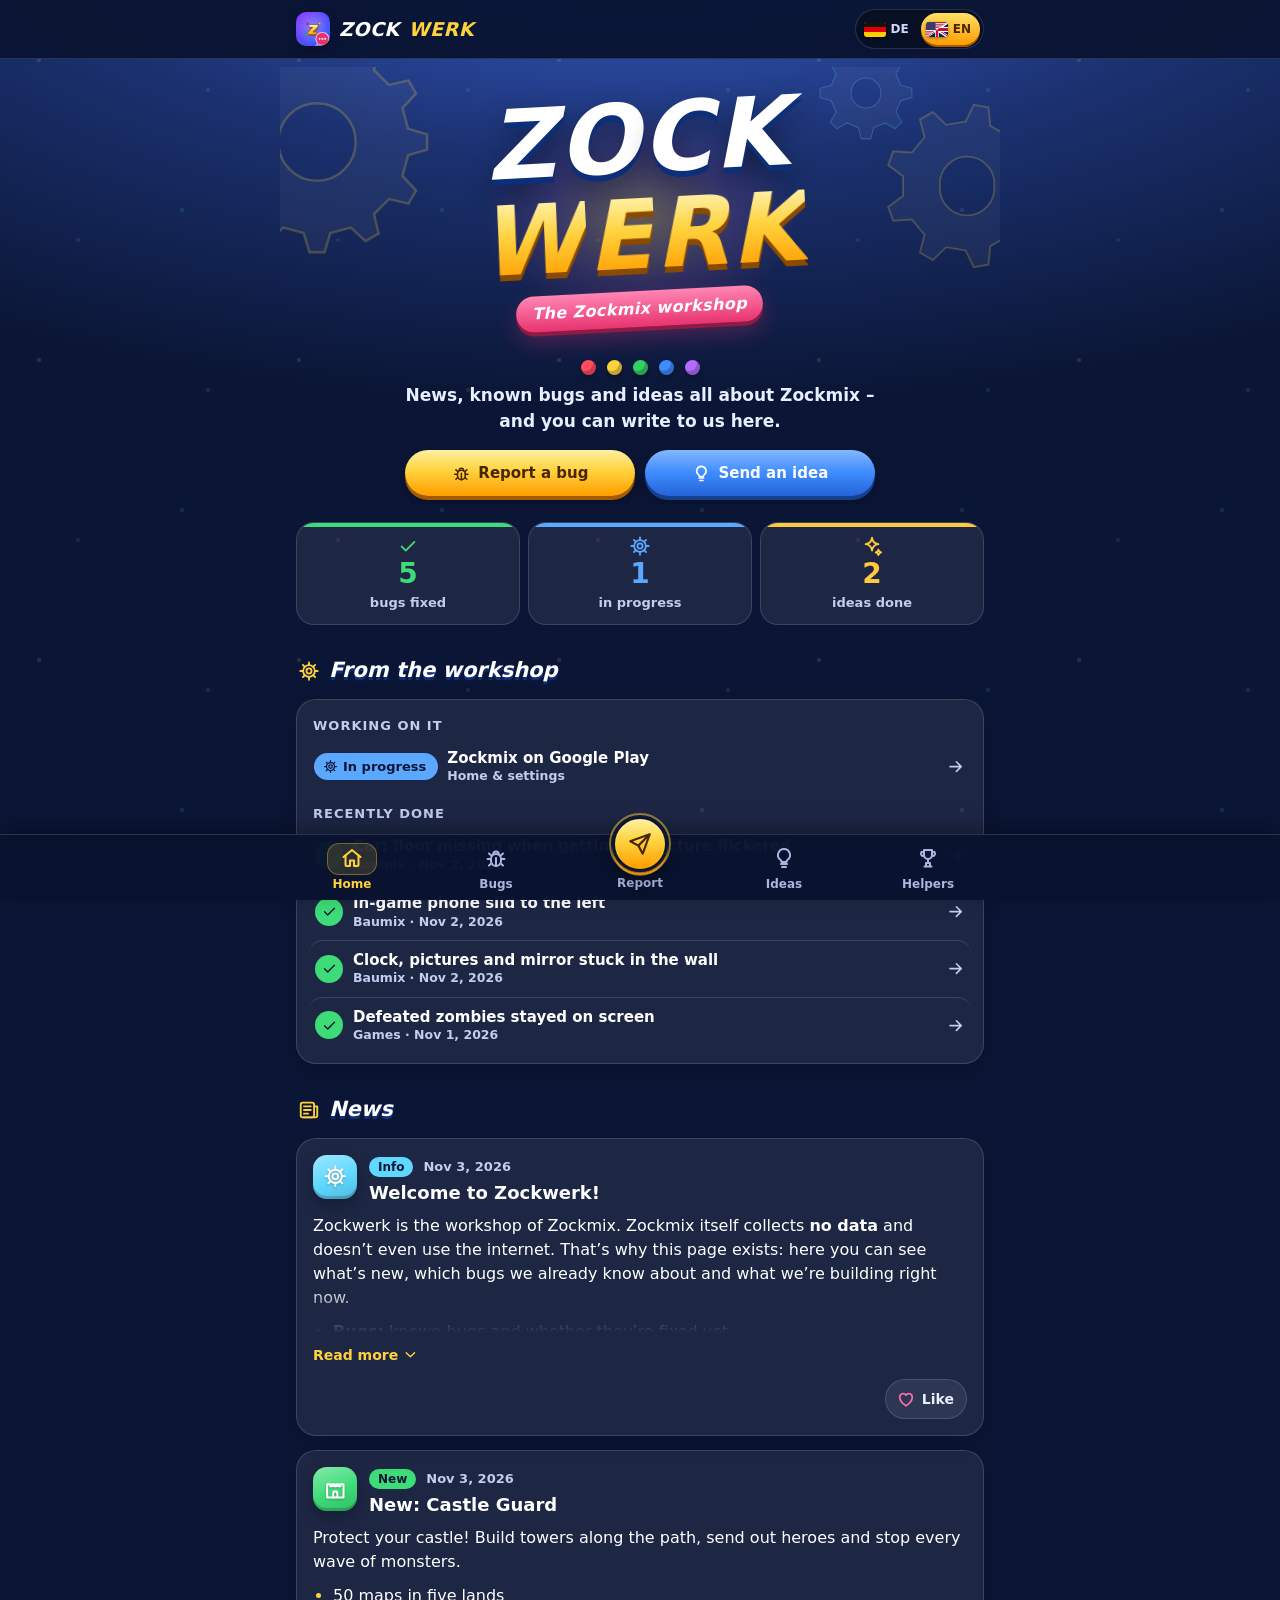
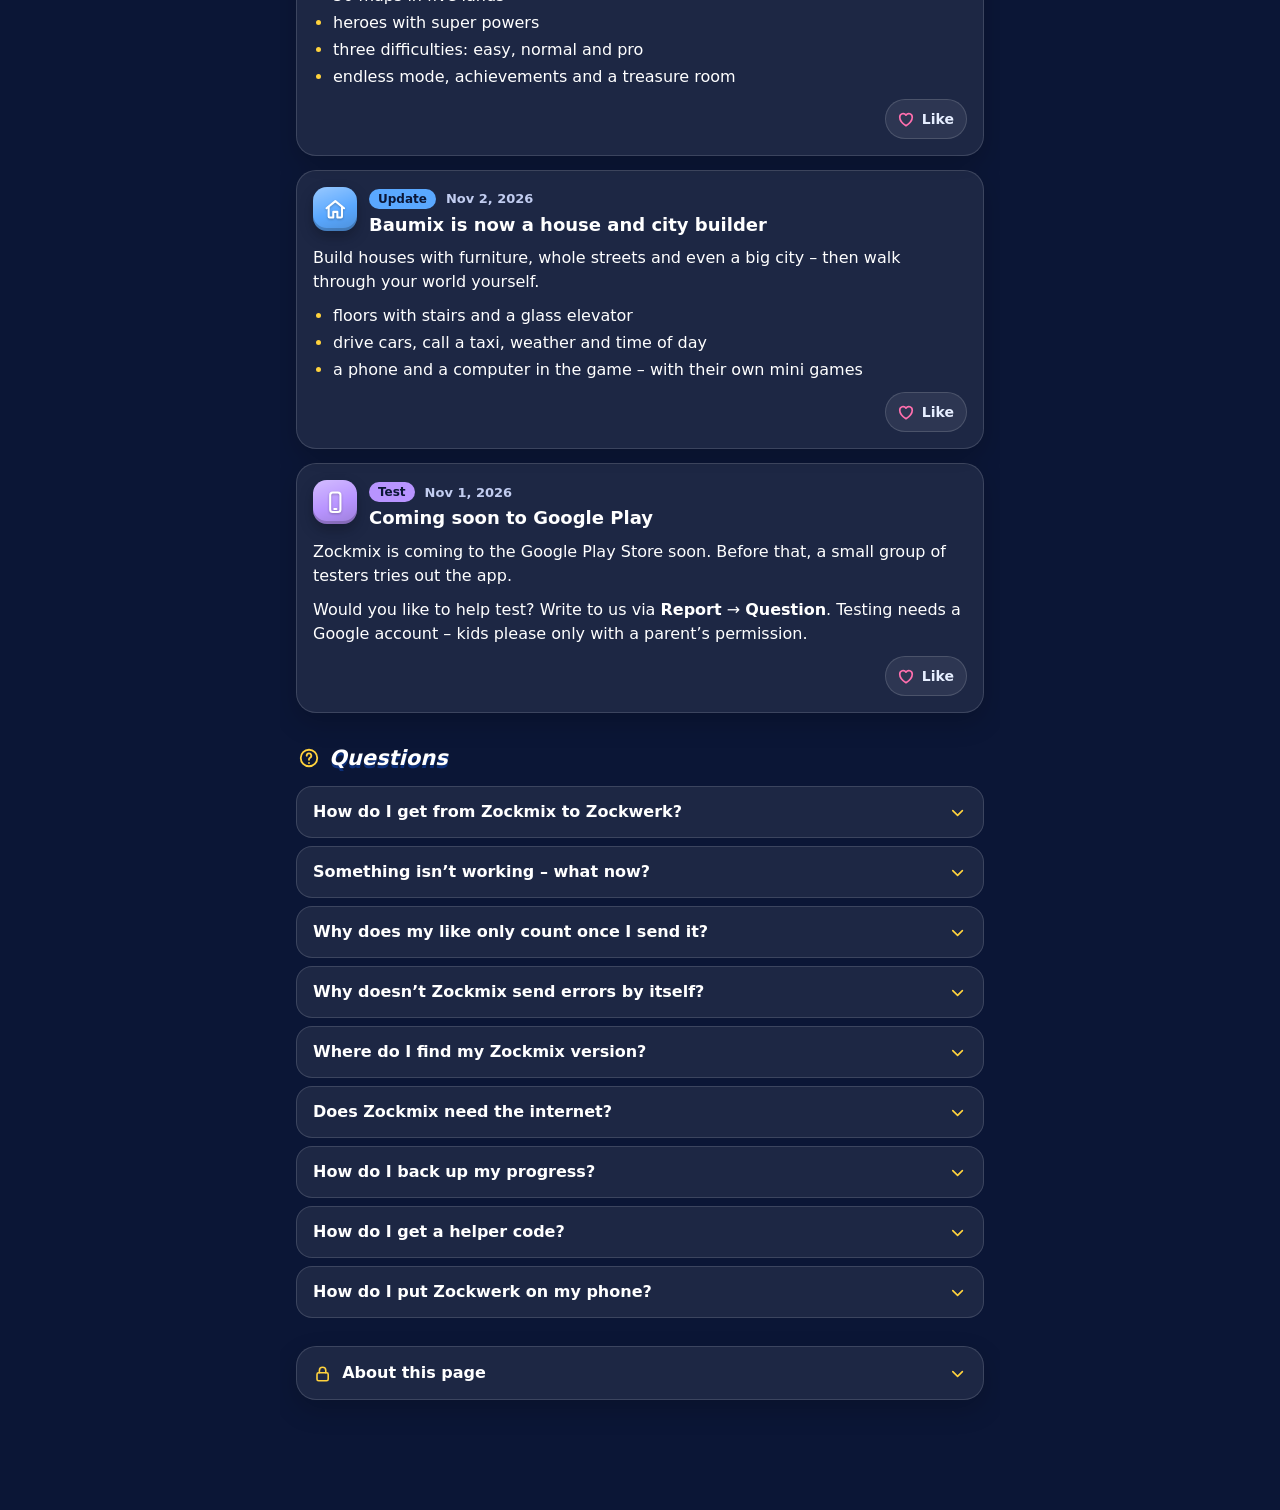
==== commit 69033607: "Zockwerk: Likes ohne Server, Fehler beim Auswählen behoben Co-Authored-By: Claude Opus 5.5 <noreply@" ====
--- a/zockwerk/index.html
+++ b/zockwerk/index.html
@@ -21,6 +21,7 @@
 </div></header>
 <main><div id="view" class="view"><noscript><p style="padding:40px 0;text-align:center">Bitte JavaScript einschalten. · Please turn on JavaScript.</p></noscript></div></main>
 <nav class="tabs" id="tabs" aria-label="Bereiche / Sections"></nav>
+<div id="vbar" hidden></div>
 <div id="toast" role="status" aria-live="polite"></div>
 <script src="js/icons.js"></script>
 <script src="js/code.js"></script>
--- a/zockwerk/css/app.css
+++ b/zockwerk/css/app.css
@@ -5,6 +5,9 @@
   --txt: #fff; --sub: #c2cdf0; --tabh: 66px; --safeb: env(safe-area-inset-bottom, 0px); --ease: cubic-bezier(.2, .8, .25, 1); --spring: cubic-bezier(.3, 1.45, .5, 1); }
 * { box-sizing: border-box; -webkit-tap-highlight-color: transparent; }
 [hidden] { display: none !important; }
+/* Antippen soll nie Text markieren oder doppelt zoomen */
+.btn, .link, .more, .like, .chips button, .tabs a, .kind, .seg label, .check, .stat, .wrow, .pill, .langsw button, summary, #vbar button {
+  -webkit-user-select: none; user-select: none; touch-action: manipulation; }
 html { scroll-padding-top: 76px; }
 body { margin: 0; color: var(--txt); font: 16px/1.5 system-ui, -apple-system, "Segoe UI", Roboto, Arial, sans-serif; min-height: 100vh; overflow-x: hidden;
   background: radial-gradient(ellipse 120% 70% at 50% -10%, #3b62d6 0%, #1b3170 40%, #0b1636 78%) fixed, #0b1636; }
@@ -387,8 +390,37 @@
 .tabs a.mid[aria-current="page"] i { animation: none; box-shadow: 0 0 0 4px rgba(255,210,61,.3), 0 4px 0 #a35a00; }
 .dot { position: absolute; top: 9px; left: calc(50% + 10px); width: 10px; height: 10px; border-radius: 50%; background: #ff4d6d; border: 2px solid #0b1636; animation: nudge 2.4s infinite; }
 
+/* Likes */
+.like { position: relative; isolation: isolate; display: inline-flex; align-items: center; gap: 6px; min-height: 40px; padding: 6px 12px 6px 10px; border-radius: 99px;
+  border: 1.5px solid var(--line); background: var(--card); color: #e6eeff; font: 800 14px system-ui, sans-serif; cursor: pointer; transition: border-color .25s, color .25s, transform .15s; }
+.like::before { content: ''; position: absolute; inset: 0; z-index: -1; border-radius: inherit; background: var(--c); opacity: 0; transition: opacity .25s; }
+.like:active { transform: scale(.94); }
+.like .ic { width: 20px; height: 20px; color: var(--c); transition: color .25s; }
+.like b { min-width: 20px; padding: 0 6px; border-radius: 99px; background: rgba(255,255,255,.13); font-size: 12.5px; line-height: 20px; text-align: center; font-variant-numeric: tabular-nums; }
+.like.on { border-color: var(--c); color: #fff; }
+.like.on::before { opacity: .28; }
+.like.on .ic { color: #fff; }
+.like.pop .ic { animation: likePop .55s var(--spring); }
+.like.pop b { animation: likePop .55s var(--spring) .08s; }
+@keyframes likePop { 0% { transform: scale(.5); } 55% { transform: scale(1.35) rotate(-10deg); } 100% { transform: none; } }
+.lk { position: absolute; left: 20px; top: 50%; width: 7px; height: 7px; margin: -3.5px; border-radius: 50%; background: var(--c); pointer-events: none; animation: lk .65s ease-out forwards; }
+@keyframes lk { from { transform: translate(0, 0) scale(1); opacity: 1; } to { transform: translate(var(--x), var(--y)) scale(.3); opacity: 0; } }
+.acts2 { margin-left: auto; display: flex; flex-wrap: wrap; align-items: center; justify-content: flex-end; gap: 6px 10px; }
+.link.sm { font-size: 13px; min-height: 38px; padding: 6px 2px; }
+.pfoot { display: flex; justify-content: flex-end; margin-top: 10px; }
+#vbar { position: fixed; left: 50%; bottom: calc(var(--tabh) + var(--safeb) + 12px); z-index: 35; transform: translateX(-50%); width: min(520px, calc(100% - 24px));
+  display: flex; align-items: center; gap: 10px; padding: 8px 8px 8px 14px; border-radius: 18px; background: #1f3478; border: 1px solid rgba(255, 210, 61, .45);
+  box-shadow: 0 10px 28px rgba(0,0,0,.45); animation: barIn .45s var(--spring); }
+#vbar > .ic { color: var(--gold); width: 22px; height: 22px; }
+#vbar span { flex: 1; min-width: 0; font-weight: 800; font-size: 14px; line-height: 1.3; }
+#vbar small { display: block; color: var(--sub); font-weight: 600; font-size: 12px; }
+#vbar .x { display: grid; place-items: center; flex: none; width: 34px; height: 34px; border: 0; border-radius: 50%; background: rgba(255,255,255,.1); color: #fff; cursor: pointer; }
+@keyframes barIn { from { opacity: 0; transform: translate(-50%, 24px); } to { opacity: 1; transform: translate(-50%, 0); } }
+body.vb main { padding-bottom: calc(var(--tabh) + var(--safeb) + 100px); }
+body.vb #toast { bottom: calc(var(--tabh) + var(--safeb) + 84px); }
+
 #toast { position: fixed; left: 50%; bottom: calc(var(--tabh) + var(--safeb) + 18px); z-index: 40; display: flex; align-items: center; gap: 8px; transform: translate(-50%, 24px) scale(.9);
-  opacity: 0; pointer-events: none; max-width: calc(100% - 32px); padding: 11px 18px; border-radius: 99px; font-weight: 800; background: #fff; color: #0b1636;
+  opacity: 0; pointer-events: none; width: max-content; max-width: calc(100% - 32px); padding: 11px 18px; border-radius: 18px; font-weight: 800; line-height: 1.3; background: #fff; color: #0b1636;
   box-shadow: 0 10px 26px rgba(0,0,0,.4); transition: opacity .25s, transform .4s var(--spring); }
 #toast .ic { color: #2a9d55; }
 #toast.on { opacity: 1; transform: translate(-50%, 0) scale(1); }
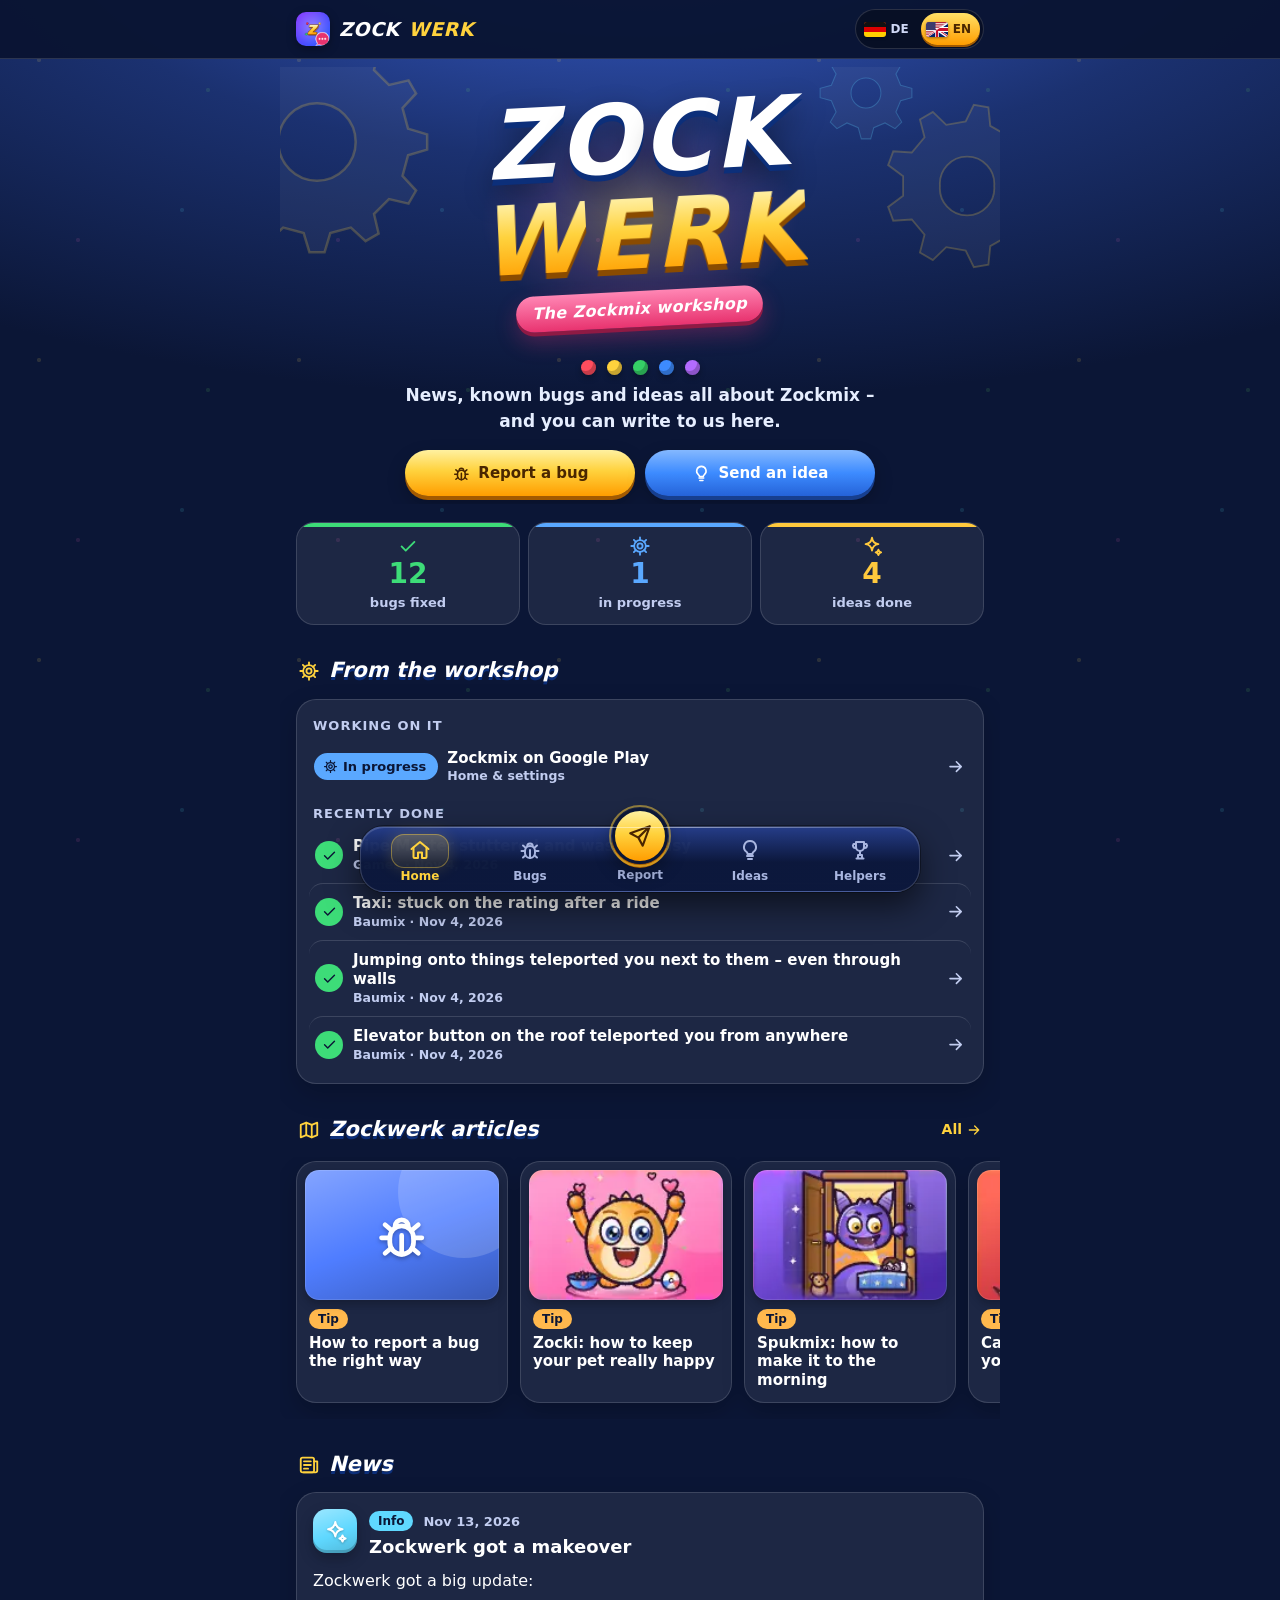
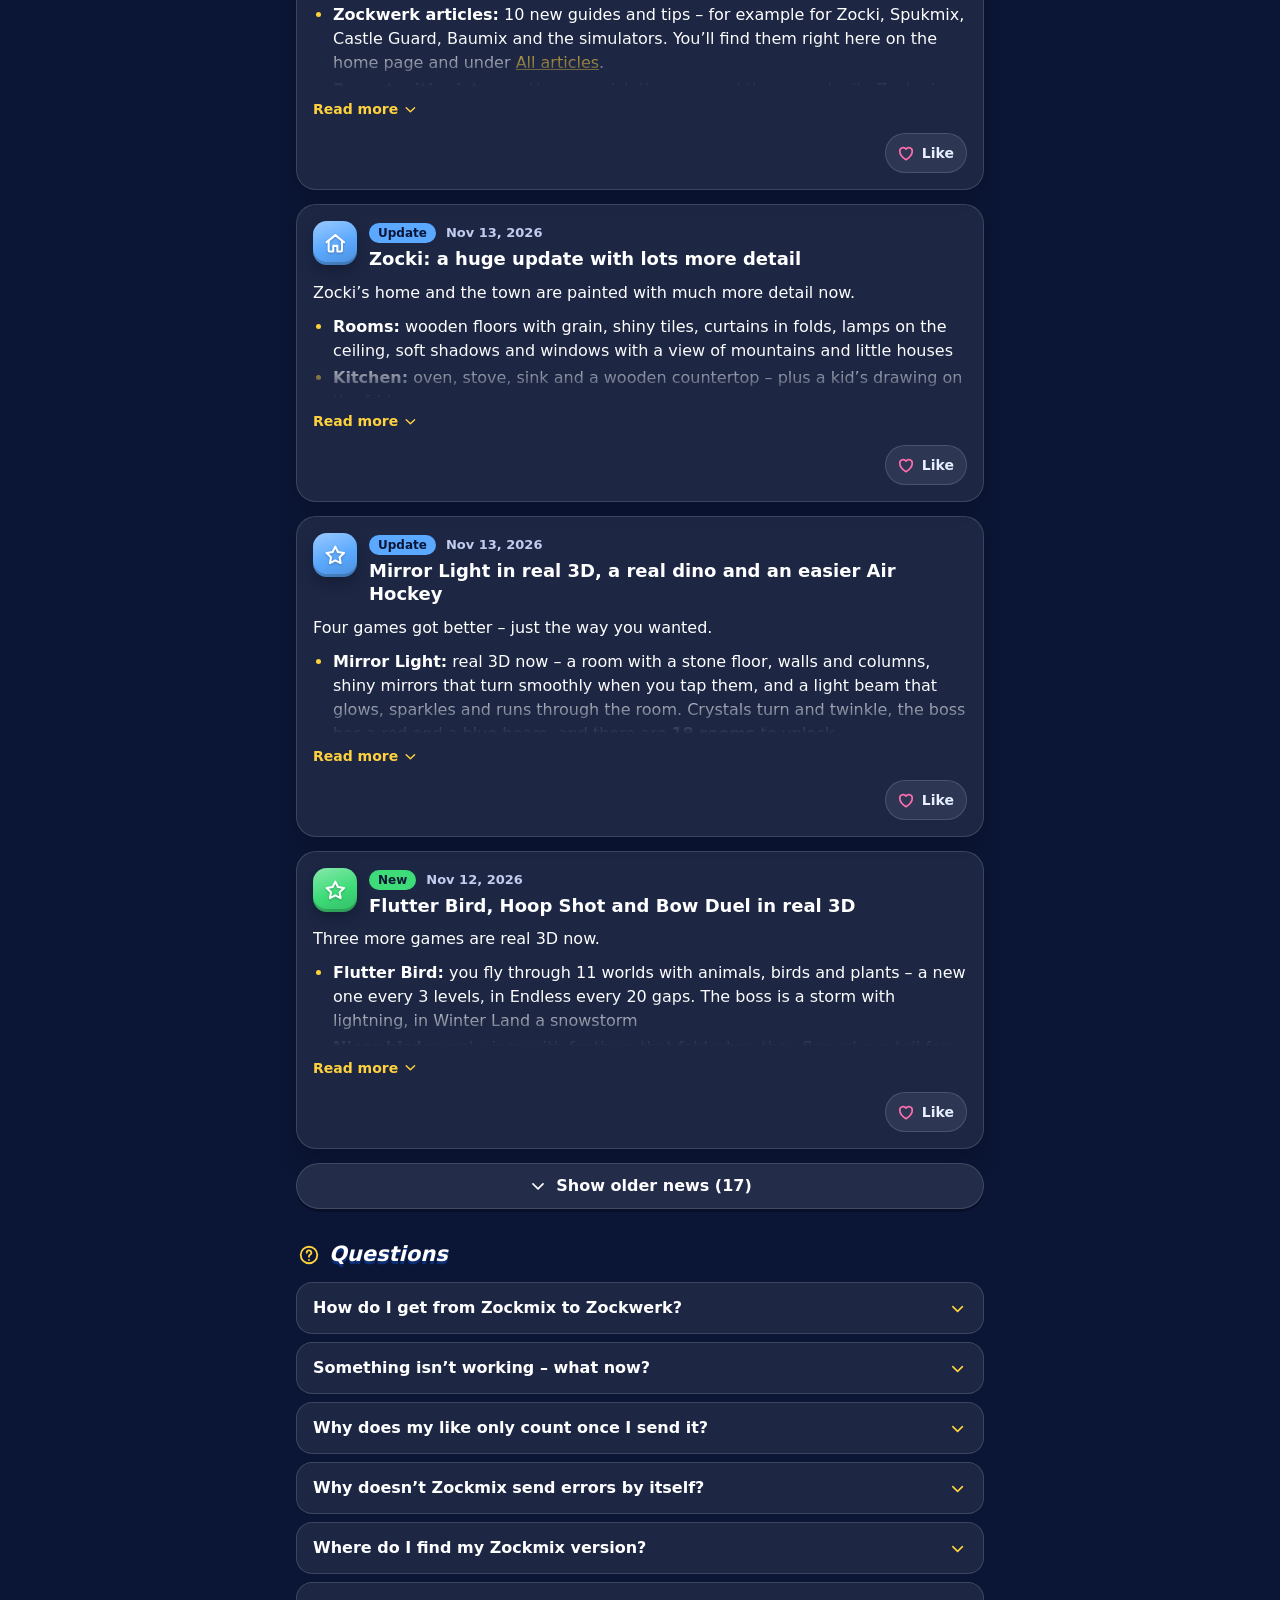
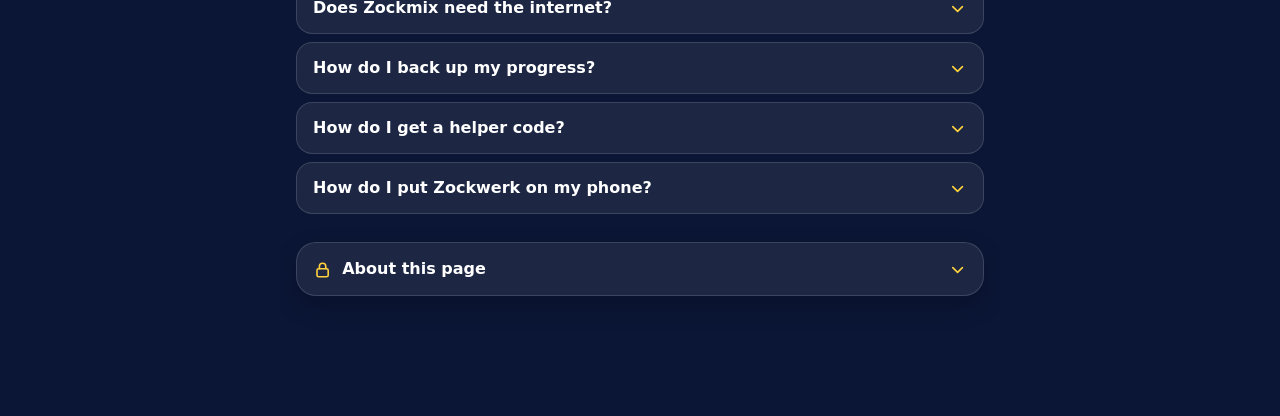
==== commit d7c91a4c: "Zockwerk: 10 Artikel, Melden mit Zockmix-Bildern, Fehler-Liste ohne behobene, schwebende Leiste unte" ====
--- a/zockwerk/index.html
+++ b/zockwerk/index.html
@@ -4,7 +4,7 @@
 <meta charset="utf-8">
 <meta name="viewport" content="width=device-width, initial-scale=1, viewport-fit=cover">
 <title>Zockwerk</title>
-<meta name="description" content="Zockwerk, die Zockmix-Werkstatt: Neuigkeiten, bekannte Fehler, Ideen und Fehler melden – ohne Anmeldung, ohne Datensammlung. Zockwerk, the Zockmix workshop: news, known bugs, ideas and bug reports.">
+<meta name="description" content="Zockwerk, die Zockmix-Werkstatt: Neuigkeiten, Artikel, bekannte Fehler, Ideen und Fehler melden – ohne Anmeldung, ohne Datensammlung. Zockwerk, the Zockmix workshop: news, known bugs, ideas and bug reports.">
 <meta name="theme-color" content="#0b1636">
 <link rel="manifest" href="manifest.webmanifest">
 <link rel="icon" href="img/icon-192.png">
@@ -25,11 +25,13 @@
 <div id="toast" role="status" aria-live="polite"></div>
 <script src="js/icons.js"></script>
 <script src="js/code.js"></script>
+<script src="js/spiele.js"></script>
 <script src="daten/beitraege.js"></script>
 <script src="daten/fehler.js"></script>
 <script src="daten/ideen.js"></script>
 <script src="daten/fragen.js"></script>
 <script src="daten/helfer.js"></script>
+<script src="daten/artikel.js"></script>
 <script src="js/app.js"></script>
 </body>
 </html>
--- a/zockwerk/css/app.css
+++ b/zockwerk/css/app.css
@@ -40,7 +40,7 @@
 .langsw button[aria-pressed="true"] { background: linear-gradient(180deg, #ffe066, #ff9d00); color: #4a2600; box-shadow: 0 2px 0 #a35a00; }
 
 /* Inhalt + Wechsel zwischen den Reitern */
-main { position: relative; z-index: 1; max-width: 720px; margin: 0 auto; padding: 8px 16px calc(var(--tabh) + var(--safeb) + 30px); overflow-x: hidden; overflow-x: clip; }
+main { position: relative; z-index: 1; max-width: 720px; margin: 0 auto; padding: 8px 16px calc(var(--tabh) + var(--safeb) + 40px); overflow-x: hidden; overflow-x: clip; }
 .view.enter-r { animation: vinR .38s var(--ease); } .view.enter-l { animation: vinL .38s var(--ease); }
 @keyframes vinR { from { opacity: .3; transform: translateX(34px); } to { opacity: 1; transform: none; } }
 @keyframes vinL { from { opacity: .3; transform: translateX(-34px); } to { opacity: 1; transform: none; } }
@@ -366,14 +366,17 @@
 .fame span { flex: 1; min-width: 0; } .fame span b, .fame span small { display: block; } .fame span small { color: var(--sub); font-weight: 700; }
 .fame strong { color: var(--gold); }
 
-/* untere Leiste mit gleitender Markierung */
-.tabs { position: fixed; left: 0; right: 0; bottom: 0; z-index: 30; display: grid; grid-template-columns: repeat(5, 1fr); align-items: end;
-  height: calc(var(--tabh) + var(--safeb)); padding: 0 calc(50% - 360px) var(--safeb); background: rgba(9, 18, 46, .97); border-top: 1px solid var(--line); box-shadow: 0 -6px 20px rgba(0,0,0,.3); }
-@media (max-width: 720px) { .tabs { padding-left: 4px; padding-right: 4px; } }
-.tabs .ind { position: absolute; left: 0; top: 0; height: var(--tabh); pointer-events: none; width: calc((100% - 2 * max(4px, 50% - 360px)) / 5); margin-left: max(4px, 50% - 360px);
+/* untere Leiste: schwebt als Dock über dem Inhalt (mit Glanz), Markierung gleitet unter den Reiter */
+.tabs { position: fixed; left: 8px; right: 8px; bottom: calc(8px + var(--safeb)); z-index: 30; display: grid; grid-template-columns: repeat(5, 1fr); align-items: end;
+  height: var(--tabh); max-width: 560px; margin: 0 auto; padding: 0 4px; border-radius: 24px;
+  background: linear-gradient(180deg, rgba(38, 62, 138, .98), rgba(12, 24, 60, .985) 55%); border: 1px solid rgba(255, 255, 255, .16);
+  box-shadow: 0 14px 32px rgba(0, 0, 0, .55), 0 0 0 1px rgba(0, 0, 0, .35), inset 0 1px 0 rgba(255, 255, 255, .16); }
+.tabs::after { content: ''; position: absolute; left: 18px; right: 18px; top: 0; height: 1px; pointer-events: none;
+  background: linear-gradient(90deg, transparent, rgba(255, 255, 255, .45), transparent); }
+.tabs .ind { position: absolute; left: 0; top: 0; height: var(--tabh); pointer-events: none; width: calc((100% - 8px) / 5); margin-left: 4px;
   transform: translateX(calc(var(--i, 0) * 100%)); transition: transform .5s var(--spring), opacity .3s; }
-.tabs .ind::before { content: ''; position: absolute; left: 50%; top: 8px; width: 50px; height: 32px; margin-left: -25px; border-radius: 12px; background: rgba(255, 210, 61, .14);
-  box-shadow: inset 0 0 0 1px rgba(255, 210, 61, .35); }
+.tabs .ind::before { content: ''; position: absolute; left: 50%; top: 7px; width: 58px; height: 34px; margin-left: -29px; border-radius: 13px;
+  background: linear-gradient(180deg, rgba(255, 210, 61, .26), rgba(255, 210, 61, .08)); box-shadow: inset 0 0 0 1px rgba(255, 210, 61, .4), 0 0 16px rgba(255, 210, 61, .18); }
 .tabs.onmid .ind { opacity: 0; }
 .tabs a { position: relative; display: flex; flex-direction: column; align-items: center; justify-content: center; gap: 2px; height: var(--tabh); color: #a9b6e0; text-decoration: none;
   font-size: 12px; font-weight: 800; min-width: 0; transition: color .25s; }
@@ -408,7 +411,7 @@
 .acts2 { margin-left: auto; display: flex; flex-wrap: wrap; align-items: center; justify-content: flex-end; gap: 6px 10px; }
 .link.sm { font-size: 13px; min-height: 38px; padding: 6px 2px; }
 .pfoot { display: flex; justify-content: flex-end; margin-top: 10px; }
-#vbar { position: fixed; left: 50%; bottom: calc(var(--tabh) + var(--safeb) + 12px); z-index: 35; transform: translateX(-50%); width: min(520px, calc(100% - 24px));
+#vbar { position: fixed; left: 50%; bottom: calc(var(--tabh) + var(--safeb) + 20px); z-index: 35; transform: translateX(-50%); width: min(520px, calc(100% - 24px));
   display: flex; align-items: center; gap: 10px; padding: 8px 8px 8px 14px; border-radius: 18px; background: #1f3478; border: 1px solid rgba(255, 210, 61, .45);
   box-shadow: 0 10px 28px rgba(0,0,0,.45); animation: barIn .45s var(--spring); }
 #vbar > .ic { color: var(--gold); width: 22px; height: 22px; }
@@ -416,14 +419,104 @@
 #vbar small { display: block; color: var(--sub); font-weight: 600; font-size: 12px; }
 #vbar .x { display: grid; place-items: center; flex: none; width: 34px; height: 34px; border: 0; border-radius: 50%; background: rgba(255,255,255,.1); color: #fff; cursor: pointer; }
 @keyframes barIn { from { opacity: 0; transform: translate(-50%, 24px); } to { opacity: 1; transform: translate(-50%, 0); } }
-body.vb main { padding-bottom: calc(var(--tabh) + var(--safeb) + 100px); }
-body.vb #toast { bottom: calc(var(--tabh) + var(--safeb) + 84px); }
-
-#toast { position: fixed; left: 50%; bottom: calc(var(--tabh) + var(--safeb) + 18px); z-index: 40; display: flex; align-items: center; gap: 8px; transform: translate(-50%, 24px) scale(.9);
+body.vb main { padding-bottom: calc(var(--tabh) + var(--safeb) + 108px); }
+body.vb #toast { bottom: calc(var(--tabh) + var(--safeb) + 92px); }
+
+#toast { position: fixed; left: 50%; bottom: calc(var(--tabh) + var(--safeb) + 26px); z-index: 40; display: flex; align-items: center; gap: 8px; transform: translate(-50%, 24px) scale(.9);
   opacity: 0; pointer-events: none; width: max-content; max-width: calc(100% - 32px); padding: 11px 18px; border-radius: 18px; font-weight: 800; line-height: 1.3; background: #fff; color: #0b1636;
   box-shadow: 0 10px 26px rgba(0,0,0,.4); transition: opacity .25s, transform .4s var(--spring); }
 #toast .ic { color: #2a9d55; }
 #toast.on { opacity: 1; transform: translate(-50%, 0) scale(1); }
+
+/* Kachel-Bilder aus Zockmix: EIN Bild (img/kacheln.webp) für alle Spiele und Bereiche, Platz über background-position (js/app.js art()) */
+.art { position: relative; display: block; flex: none; width: 100%; aspect-ratio: 3 / 2; border-radius: 14px; overflow: hidden;
+  background-image: url(../img/kacheln.webp); background-repeat: no-repeat; background-color: #2a3f8f;
+  box-shadow: inset 0 0 0 1px rgba(255, 255, 255, .12), 0 4px 10px rgba(0, 0, 0, .25); }
+.art.ico { display: grid; place-items: center; background: linear-gradient(160deg, rgba(255, 255, 255, .3), rgba(255, 255, 255, 0) 50%, rgba(0, 0, 0, .28)), var(--a); }
+.art.ico::before { content: ''; position: absolute; right: -16%; top: -34%; width: 68%; aspect-ratio: 1; border-radius: 50%; background: rgba(255, 255, 255, .16); }
+.art.ico .ic { position: relative; width: 44%; height: 44%; color: #fff; stroke-width: 2.2; filter: drop-shadow(0 2px 2px rgba(0, 0, 0, .3)); }
+.art.th { width: 58px; border-radius: 10px; }
+.art.xs { width: 33px; border-radius: 7px; box-shadow: none; }
+.art.xs.ico .ic { width: 58%; height: 58%; }
+
+/* Melden: Bereich als wischbare Reihe mit Bildern, Spiel als Kachel-Gitter */
+.apick { border: 0; padding: 0; margin: 0 0 6px; min-width: 0; }
+.apick legend { font-weight: 800; padding: 0; margin-bottom: 4px; }
+.apick legend small { font-weight: 600; color: var(--sub); }
+.apick legend em { color: #ff7aa8; font-style: normal; }
+.hscroll { display: flex; gap: 10px; overflow-x: auto; overscroll-behavior-x: contain; scroll-snap-type: x proximity; padding: 8px 16px 12px; margin: 0 -16px;
+  scrollbar-width: none; -webkit-mask-image: linear-gradient(90deg, transparent, #000 14px, #000 calc(100% - 30px), transparent); mask-image: linear-gradient(90deg, transparent, #000 14px, #000 calc(100% - 30px), transparent); }
+.hscroll::-webkit-scrollbar { display: none; }
+.atile { position: relative; overflow: hidden; flex: none; width: 98px; scroll-snap-align: start; display: flex; flex-direction: column; align-items: center; gap: 6px; padding: 6px 6px 8px;
+  border-radius: 18px; border: 2px solid var(--line); background: var(--card); color: #e6eeff; font: 800 12.5px/1.2 system-ui, sans-serif; text-align: center; cursor: pointer;
+  transition: transform .25s var(--spring), border-color .2s, background .2s, box-shadow .2s; }
+.atile .art { border-radius: 12px; }
+.atile span { min-height: 2.4em; display: flex; align-items: center; }
+.atile:active { transform: scale(.95); }
+.atile.on { border-color: var(--gold); background: rgba(255, 210, 61, .15); color: #fff; transform: translateY(-3px); box-shadow: 0 8px 18px rgba(0, 0, 0, .3), 0 0 0 3px rgba(255, 210, 61, .18); }
+.atile.on::after { content: ''; position: absolute; top: 3px; right: 3px; width: 24px; height: 24px; border-radius: 50%; box-shadow: 0 2px 5px rgba(0, 0, 0, .35);
+  background: #ffd23d url("data:image/svg+xml,%3Csvg xmlns='http://www.w3.org/2000/svg' viewBox='0 0 24 24' fill='none' stroke='%234a2600' stroke-width='3.4' stroke-linecap='round' stroke-linejoin='round'%3E%3Cpath d='M5 12.5l4.5 4.5L19 7.5'/%3E%3C/svg%3E") center / 15px no-repeat; }
+.gq { display: block; margin-top: 6px; } .fl .gq input { margin-top: 0; }
+.gbox { margin-top: 8px; max-height: 372px; overflow-y: auto; overscroll-behavior: contain; padding: 0 10px 10px; border-radius: 18px; background: #0a173f; border: 1.5px solid var(--line);
+  box-shadow: inset 0 -14px 14px -12px rgba(0, 0, 0, .6); }
+.gbox.sims { max-height: none; overflow: visible; padding-top: 10px; box-shadow: none; }
+.gbox h4 { position: sticky; top: 0; z-index: 1; margin: 0 -10px 8px; padding: 10px 12px 6px; background: #0a173f; font-size: 12.5px; text-transform: uppercase; letter-spacing: 1px; color: var(--sub); font-weight: 900; }
+.ggrid { display: grid; grid-template-columns: repeat(3, minmax(0, 1fr)); gap: 10px 8px; }
+.gtile { display: flex; flex-direction: column; gap: 5px; padding: 0 0 4px; border: 0; background: none; color: #fff; font: 800 12px/1.2 system-ui, sans-serif; text-align: center; cursor: pointer; min-width: 0;
+  transition: transform .15s; }
+.gtile:active { transform: scale(.94); }
+.gtile span { overflow-wrap: anywhere; }
+.gbox .empty { padding: 20px 0 10px; }
+.gsel { display: flex; align-items: center; gap: 12px; margin-top: 6px; padding: 8px 10px 8px 8px; border-radius: 18px; background: rgba(255, 210, 61, .1); border: 2px solid var(--gold); }
+.gsel .art { width: 84px; }
+.gsel b { flex: 1; min-width: 0; font-size: 16px; line-height: 1.25; }
+.gsel .btn { flex: none; }
+
+/* Zockwerk-Artikel: wischbare Karten auf der Startseite, Liste und Lese-Seite (#artikel) */
+h2 .h2more { margin-left: auto; display: inline-flex; align-items: center; gap: 4px; font-size: 14px; font-style: normal; text-shadow: none; text-decoration: none; font-weight: 800; }
+h2 .h2more .ic { width: 16px; height: 16px; }
+.hrow { display: flex; gap: 12px; overflow-x: auto; overscroll-behavior-x: contain; scroll-snap-type: x mandatory; padding: 4px 16px 16px; margin: 0 -16px 2px; scrollbar-width: none; scroll-padding: 0 16px; }
+.hrow::-webkit-scrollbar { display: none; }
+.acard { position: relative; overflow: hidden; flex: none; width: 212px; scroll-snap-align: start; display: flex; flex-direction: column; gap: 9px; padding: 8px 8px 12px; border-radius: 20px;
+  background: var(--card); border: 1px solid var(--line); color: #fff; text-decoration: none; box-shadow: 0 10px 22px rgba(0, 0, 0, .2); transition: transform .2s var(--ease), border-color .2s; }
+.acard:active { transform: scale(.97); }
+.acard:hover { border-color: rgba(255, 210, 61, .5); }
+.acard .at { display: flex; flex-direction: column; gap: 5px; padding: 0 4px; }
+.acard .at b { font-size: 15px; line-height: 1.25; }
+.am { display: flex; align-items: center; gap: 6px; flex-wrap: wrap; }
+.acard.all { width: 118px; align-items: center; justify-content: center; text-align: center; color: var(--gold); gap: 10px; }
+.acard.all .ic { width: 40px; height: 40px; padding: 9px; border-radius: 50%; background: rgba(255, 210, 61, .15); }
+.arow { display: flex; align-items: center; gap: 12px; padding: 10px; color: #fff; text-decoration: none; transition: border-color .2s; }
+.arow:hover { border-color: rgba(255, 210, 61, .5); }
+.arow .art { width: 100px; border-radius: 12px; }
+.arow .wt { flex: 1; min-width: 0; display: flex; flex-direction: column; gap: 4px; }
+.arow .wt b { font-size: 16px; line-height: 1.25; }
+.arow .wt small { color: var(--sub); font-weight: 600; font-size: 13px; line-height: 1.35; }
+.arow .go { color: var(--sub); flex: none; }
+.back { display: inline-flex; align-items: center; gap: 6px; margin: 16px 2px 12px; font-weight: 800; text-decoration: none; }
+.ic.flip { transform: scaleX(-1); }
+.read .art.hero { margin: -4px 0 14px; border-radius: 16px; }
+.read .vh { margin: 8px 0 6px; font-size: 26px; }
+.lead2 { margin: 0 0 12px; color: var(--sub); font-weight: 700; font-size: 16px; }
+.read .tx { color: #e6eeff; }
+.btn.wide { display: flex; width: 100%; margin: 2px 0 14px; }
+
+/* Fehler: Bild beim Titel, „Gerade kein Fehler“, zugeklappte Liste „Schon behoben“ */
+.ttl { display: flex; align-items: center; gap: 12px; margin-bottom: 4px; }
+.ttl h3 { flex: 1; min-width: 0; margin: 0; }
+.achips button { display: inline-flex; align-items: center; gap: 7px; }
+.achips .art.xs { width: 27px; border-radius: 6px; margin-left: -6px; }
+.fhint { display: flex; align-items: center; gap: 8px; margin: 0 4px 8px; color: #7ff0a8; font-weight: 800; }
+.allgood { text-align: center; padding: 22px 16px; }
+.allgood .emb { margin: 0 auto 10px; }
+.allgood p { margin: 6px 0 0; color: var(--sub); font-weight: 600; }
+.fixed { padding: 0; margin-top: 16px; }
+.fixed summary { display: flex; align-items: center; gap: 12px; padding: 12px 14px; font-weight: 800; }
+.fixed summary .wt { flex: 1; min-width: 0; }
+.fixed summary small { display: block; color: var(--sub); font-weight: 600; font-size: 13px; }
+.fixed .cnt { display: inline-block; min-width: 24px; margin-left: 4px; padding: 0 7px; border-radius: 99px; background: rgba(61, 220, 120, .2); color: #7ff0a8; font-size: 13px; text-align: center; }
+.flist { padding: 0 8px 8px; }
+.flist .art.th { width: 48px; }
 
 @media (max-width: 400px) {
   .flow { grid-template-columns: repeat(2, 1fr); row-gap: 14px; }
@@ -433,6 +526,7 @@
   .top .in { padding: 0 10px; gap: 6px; } .brand { font-size: 17px; gap: 7px; } .brand img { width: 30px; height: 30px; }
   .brand small { margin-left: 3px; padding: 2px 6px; font-size: 11px; } .langsw button { padding: 5px 7px; } .langsw .lt { display: none; }
   main { padding-left: 12px; padding-right: 12px; } .chips { margin: 0 -12px 2px; padding-left: 12px; padding-right: 12px; } .hero { margin: 0 -12px; }
+  .hscroll, .hrow { margin-left: -12px; margin-right: -12px; padding-left: 12px; padding-right: 12px; } .atile { width: 92px; } .acard { width: 196px; } .gsel .art { width: 64px; }
   .kind { font-size: 13px; } .kind .ic { width: 24px; height: 24px; } .stat b { font-size: 24px; } .stat span { font-size: 12px; }
   .tools { flex-wrap: wrap; } .tools select { flex-basis: 100%; } .row2 { grid-template-columns: 1fr; } .row2 .fl { margin-bottom: 10px; }
   .vh { font-size: 24px; } .vhead { gap: 12px; } .emb.big { width: 48px; height: 48px; border-radius: 15px; }
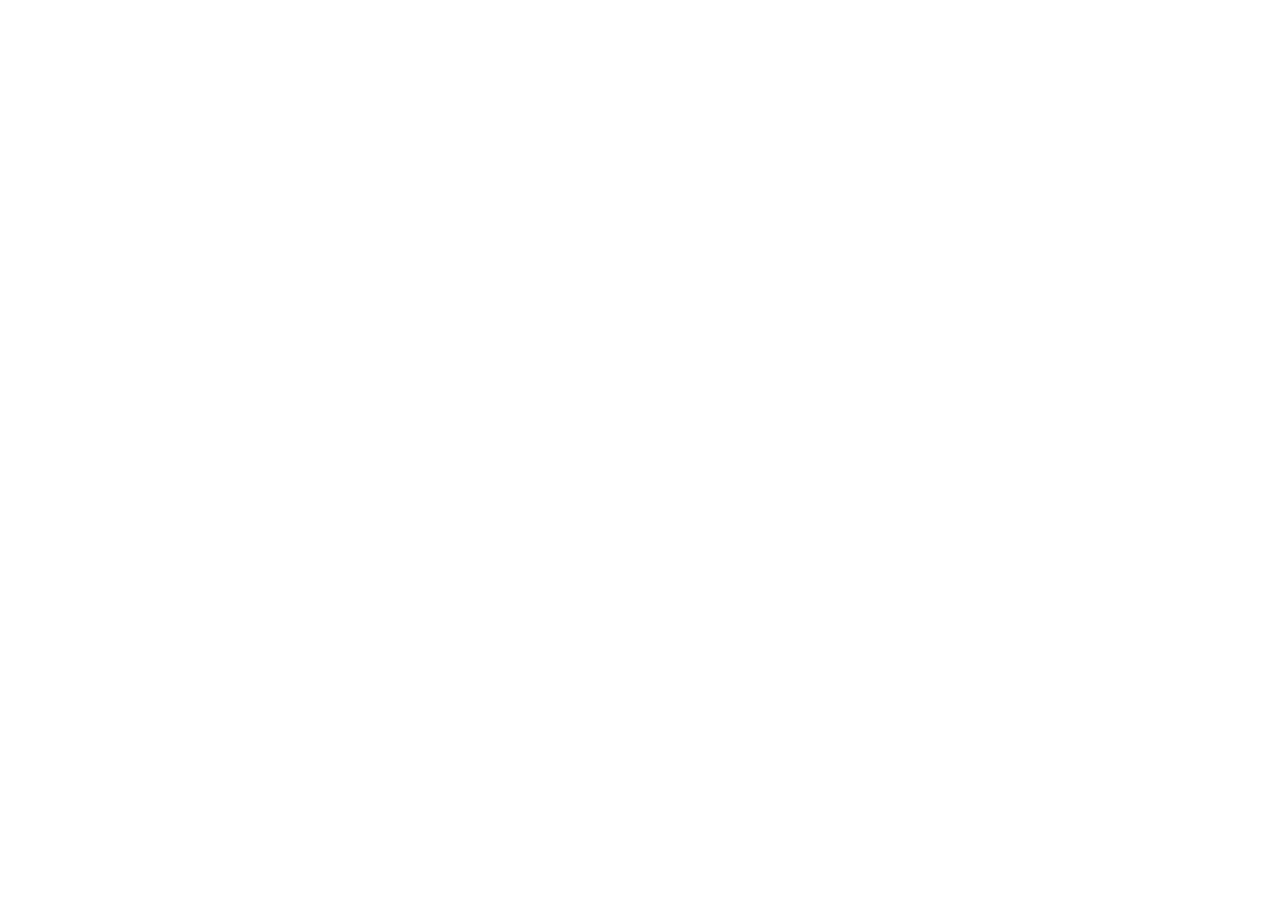
==== commit d8f47fcd: "Umgezogen nach https://zockwerk.github.io/ – hier nur noch Weiterleitungen und Aufräumen des alten O" ====
--- a/zockwerk/index.html
+++ b/zockwerk/index.html
@@ -2,36 +2,14 @@
 <html lang="de">
 <head>
 <meta charset="utf-8">
-<meta name="viewport" content="width=device-width, initial-scale=1, viewport-fit=cover">
-<title>Zockwerk</title>
-<meta name="description" content="Zockwerk, die Zockmix-Werkstatt: Neuigkeiten, Artikel, bekannte Fehler, Ideen und Fehler melden – ohne Anmeldung, ohne Datensammlung. Zockwerk, the Zockmix workshop: news, known bugs, ideas and bug reports.">
-<meta name="theme-color" content="#0b1636">
-<link rel="manifest" href="manifest.webmanifest">
-<link rel="icon" href="img/icon-192.png">
-<link rel="apple-touch-icon" href="img/apple-touch-icon.png">
-<link rel="stylesheet" href="css/app.css">
+<meta name="viewport" content="width=device-width, initial-scale=1">
+<title>Umgezogen · Moved</title>
+<meta name="robots" content="noindex">
+<link rel="canonical" href="https://zockwerk.github.io/zockwerk/">
+<script>location.replace('https://zockwerk.github.io/zockwerk/' + location.search + location.hash);</script>
+<meta http-equiv="refresh" content="1; url=https://zockwerk.github.io/zockwerk/">
 </head>
-<body>
-<header class="top"><div class="in">
-  <a class="brand" href="#start"><img src="img/icon-192.png" alt="">ZOCK<b>WERK</b></a>
-  <div class="langsw" role="group" aria-label="Sprache / Language">
-    <button data-l="de" aria-pressed="true"><svg viewBox="0 0 5 3" preserveAspectRatio="none" aria-hidden="true"><rect width="5" height="3" fill="#ffce00"/><rect width="5" height="2" fill="#dd0000"/><rect width="5" height="1" fill="#111"/></svg><span class="lt">DE</span></button>
-    <button data-l="en" aria-pressed="false"><svg aria-hidden="true" viewBox="0 0 60 38" preserveAspectRatio="none"><defs><clipPath id="fa"><path d="M0 0H60L0 38z"/></clipPath><clipPath id="fb"><path d="M60 0V38H0z"/></clipPath><clipPath id="fc"><path d="M30 15h30v15zv15H0zH0V0zV0h30z"/></clipPath></defs><g clip-path="url(#fa)"><rect width="60" height="38" fill="#fff"/><path d="M0 1.46h60M0 7.31h60M0 13.15h60M0 19h60M0 24.85h60M0 30.69h60M0 36.54h60" stroke="#b22234" stroke-width="2.92"/><rect width="26" height="20.5" fill="#3c3b6e"/></g><g clip-path="url(#fb)"><g transform="scale(1 1.2667)"><path d="M0 0v30h60V0z" fill="#012169"/><path d="M0 0l60 30M60 0L0 30" stroke="#fff" stroke-width="6"/><path d="M0 0l60 30M60 0L0 30" clip-path="url(#fc)" stroke="#c8102e" stroke-width="4"/><path d="M30 0v30M0 15h60" stroke="#fff" stroke-width="10"/><path d="M30 0v30M0 15h60" stroke="#c8102e" stroke-width="6"/></g></g><path d="M60 0L0 38" stroke="#fff" stroke-width="1.6"/></svg><span class="lt">EN</span></button>
-  </div>
-</div></header>
-<main><div id="view" class="view"><noscript><p style="padding:40px 0;text-align:center">Bitte JavaScript einschalten. · Please turn on JavaScript.</p></noscript></div></main>
-<nav class="tabs" id="tabs" aria-label="Bereiche / Sections"></nav>
-<div id="vbar" hidden></div>
-<div id="toast" role="status" aria-live="polite"></div>
-<script src="js/icons.js"></script>
-<script src="js/code.js"></script>
-<script src="js/spiele.js"></script>
-<script src="daten/beitraege.js"></script>
-<script src="daten/fehler.js"></script>
-<script src="daten/ideen.js"></script>
-<script src="daten/fragen.js"></script>
-<script src="daten/helfer.js"></script>
-<script src="daten/artikel.js"></script>
-<script src="js/app.js"></script>
+<body style="margin:0;min-height:100vh;display:grid;place-items:center;background:#0b1636;color:#fff;font:16px/1.5 system-ui,sans-serif;text-align:center;padding:16px">
+<p>Diese Seite ist umgezogen · This page has moved<br><a style="color:#ffd23d;font-weight:700" href="https://zockwerk.github.io/zockwerk/">zockwerk.github.io/zockwerk/</a></p>
 </body>
 </html>
